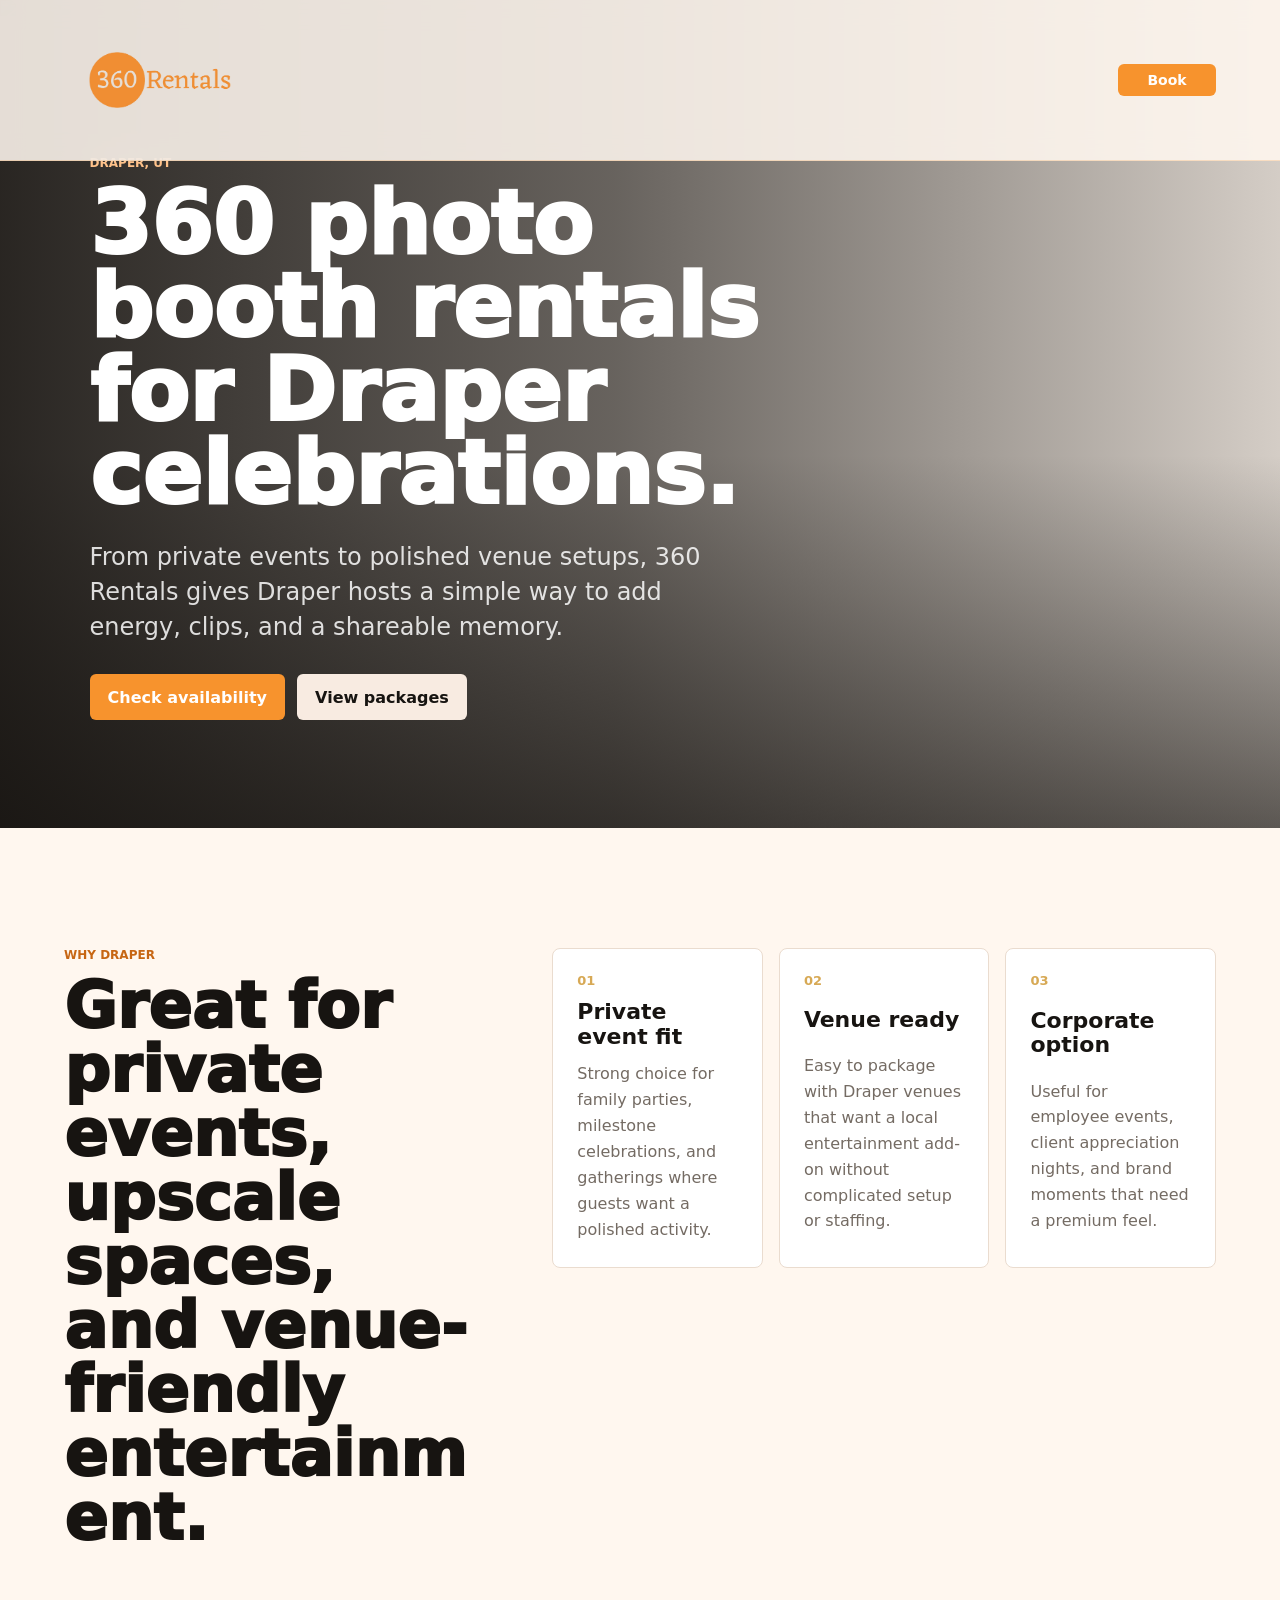
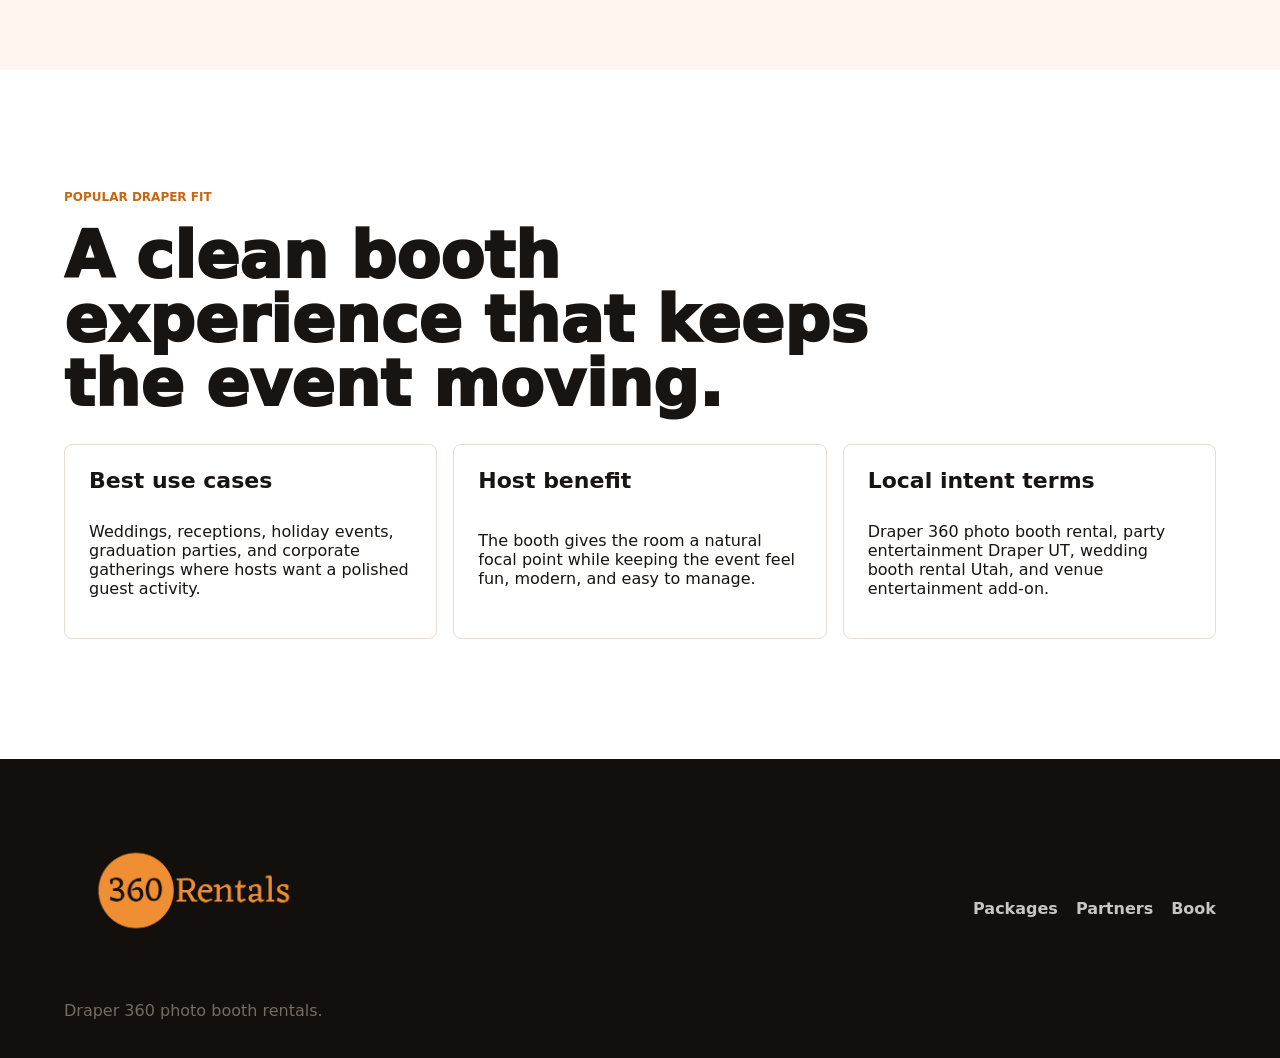
==== draper/index.html @ 0367e200 "Add local SEO landing pages" ====
<!doctype html>
<html lang="en">
  <head>
    <meta charset="utf-8" />
    <meta name="viewport" content="width=device-width, initial-scale=1" />
    <title>Draper 360 Photo Booth Rentals | 360 Rentals</title>
    <meta
      name="description"
      content="360 Rentals provides Draper, Utah 360 photo booth rentals for weddings, corporate events, private parties, and venue partnerships."
    />
    <meta name="theme-color" content="#f7932d" />
    <link rel="canonical" href="https://www.360rentalsusa.com/draper/" />
    <link rel="stylesheet" href="/styles.css" />
    <script type="application/ld+json">
      {
        "@context": "https://schema.org",
        "@type": "WebPage",
        "name": "Draper 360 Photo Booth Rentals",
        "url": "https://www.360rentalsusa.com/draper/",
        "description": "Draper, Utah 360 photo booth rentals for weddings, parties, and corporate events."
      }
    </script>
  </head>
  <body>
    <header class="site-header">
      <a class="brand" href="/" aria-label="360 Rentals home">
        <img class="brand-logo" src="/assets/logo-transparent.png" alt="360 Rentals" />
      </a>
      <a class="nav-cta" href="/#book">Book</a>
    </header>

    <main id="top">
      <section class="hero location-hero">
        <img
          class="hero-bg"
          src="https://images.unsplash.com/photo-1501386761578-eac5c94b800a?auto=format&fit=crop&w=2200&q=85"
          alt="Elegant Draper event celebration"
        />
        <div class="hero-overlay"></div>
        <div class="hero-content">
          <p class="eyebrow">Draper, UT</p>
          <h1>360 photo booth rentals for Draper celebrations.</h1>
          <p class="hero-copy">
            From private events to polished venue setups, 360 Rentals gives Draper hosts a simple way to add energy, clips, and a shareable memory.
          </p>
          <div class="hero-actions">
            <a class="button" href="/#book">Check availability</a>
            <a class="button secondary" href="/#packages">View packages</a>
          </div>
        </div>
      </section>

      <section class="section intro-section">
        <div class="intro-copy">
          <p class="eyebrow">Why Draper</p>
          <h2>Great for private events, upscale spaces, and venue-friendly entertainment.</h2>
        </div>
        <div class="feature-grid">
          <article>
            <span>01</span>
            <h3>Private event fit</h3>
            <p>Strong choice for family parties, milestone celebrations, and gatherings where guests want a polished activity.</p>
          </article>
          <article>
            <span>02</span>
            <h3>Venue ready</h3>
            <p>Easy to package with Draper venues that want a local entertainment add-on without complicated setup or staffing.</p>
          </article>
          <article>
            <span>03</span>
            <h3>Corporate option</h3>
            <p>Useful for employee events, client appreciation nights, and brand moments that need a premium feel.</p>
          </article>
        </div>
      </section>

      <section class="section seo-section">
        <div class="section-heading">
          <p class="eyebrow">Popular Draper fit</p>
          <h2>A clean booth experience that keeps the event moving.</h2>
        </div>
        <div class="seo-copy-grid">
          <article>
            <h3>Best use cases</h3>
            <p>Weddings, receptions, holiday events, graduation parties, and corporate gatherings where hosts want a polished guest activity.</p>
          </article>
          <article>
            <h3>Host benefit</h3>
            <p>The booth gives the room a natural focal point while keeping the event feel fun, modern, and easy to manage.</p>
          </article>
          <article>
            <h3>Local intent terms</h3>
            <p>Draper 360 photo booth rental, party entertainment Draper UT, wedding booth rental Utah, and venue entertainment add-on.</p>
          </article>
        </div>
      </section>
    </main>

    <footer class="site-footer">
      <div>
        <img class="footer-logo" src="/assets/logo-transparent.png" alt="360 Rentals" />
        <p>Draper 360 photo booth rentals.</p>
      </div>
      <div class="footer-links">
        <a href="/#packages">Packages</a>
        <a href="/#venues">Partners</a>
        <a href="/#book">Book</a>
      </div>
    </footer>
  </body>
</html>
---- styles.css ----
:root {
  --ink: #171411;
  --muted: #746b63;
  --line: #eadccf;
  --paper: #fff7ef;
  --white: #ffffff;
  --charcoal: #120f0c;
  --cream: #f8ebe1;
  --orange: #f7932d;
  --orange-dark: #c76613;
  --gold: #d7a955;
  --shadow: 0 20px 50px rgba(20, 24, 23, 0.13);
}

* {
  box-sizing: border-box;
}

html {
  scroll-behavior: smooth;
}

body {
  margin: 0;
  color: var(--ink);
  background: var(--paper);
  font-family:
    Inter, ui-sans-serif, system-ui, -apple-system, BlinkMacSystemFont, "Segoe UI", sans-serif;
}

body,
button,
input,
select,
textarea {
  letter-spacing: 0;
}

a {
  color: inherit;
  text-decoration: none;
}

img {
  display: block;
  width: 100%;
  height: 100%;
  object-fit: cover;
}

.site-header {
  position: fixed;
  z-index: 20;
  top: 0;
  left: 0;
  right: 0;
  display: flex;
  align-items: center;
  justify-content: space-between;
  gap: 24px;
  min-height: 58px;
  padding: 8px clamp(18px, 5vw, 64px);
  color: var(--ink);
  background: rgba(255, 247, 239, 0.88);
  border-bottom: 1px solid rgba(247, 147, 45, 0.22);
  backdrop-filter: blur(14px);
}

.brand {
  display: inline-flex;
  align-items: center;
  width: clamp(132px, 15vw, 192px);
  min-width: 126px;
}

.brand-logo {
  width: 100%;
  height: auto;
  object-fit: contain;
}

nav {
  display: flex;
  align-items: center;
  justify-content: center;
  gap: clamp(12px, 3vw, 28px);
  color: var(--muted);
  font-size: 14px;
  font-weight: 700;
}

nav a:hover {
  color: var(--orange-dark);
}

.nav-cta {
  min-width: 98px;
  padding: 8px 12px;
  border-radius: 6px;
  color: var(--white);
  background: var(--orange);
  text-align: center;
  font-size: 14px;
  font-weight: 800;
}

.hero {
  position: relative;
  min-height: 92vh;
  overflow: hidden;
  color: var(--white);
}

.hero img {
  width: auto;
}

.hero-bg {
  position: absolute;
  inset: 0;
  width: 100%;
  height: 100%;
  object-fit: cover;
}

.hero-overlay {
  position: absolute;
  inset: 0;
  background:
    linear-gradient(90deg, rgba(18, 15, 12, 0.9) 0%, rgba(18, 15, 12, 0.64) 48%, rgba(18, 15, 12, 0.18) 100%),
    linear-gradient(0deg, rgba(18, 15, 12, 0.62) 0%, rgba(18, 15, 12, 0) 45%);
}

.hero-content {
  position: relative;
  z-index: 2;
  display: grid;
  align-content: center;
  min-height: 92vh;
  width: min(760px, calc(100% - 36px));
  padding: 120px 0 72px clamp(18px, 7vw, 92px);
}

.eyebrow {
  margin: 0 0 12px;
  color: var(--orange-dark);
  font-size: 12px;
  font-weight: 900;
  text-transform: uppercase;
}

.hero .eyebrow {
  color: #ffc28a;
}

h1,
h2,
h3,
p {
  overflow-wrap: anywhere;
}

h1 {
  margin: 0;
  max-width: 820px;
  font-size: clamp(48px, 7vw, 88px);
  line-height: 0.95;
  font-weight: 950;
}

h2 {
  margin: 0;
  font-size: clamp(34px, 5vw, 64px);
  line-height: 1;
  font-weight: 920;
}

h3 {
  margin: 0;
  font-size: 22px;
  line-height: 1.12;
}

.hero-copy {
  max-width: 650px;
  margin: 24px 0 0;
  color: rgba(255, 255, 255, 0.84);
  font-size: clamp(18px, 2vw, 24px);
  line-height: 1.45;
}

.hero-actions,
.actions {
  display: flex;
  flex-wrap: wrap;
  gap: 12px;
  margin-top: 30px;
}

.button,
button {
  display: inline-flex;
  align-items: center;
  justify-content: center;
  min-height: 46px;
  border: 0;
  border-radius: 6px;
  padding: 12px 18px;
  color: var(--white);
  background: var(--orange);
  font-weight: 850;
  cursor: pointer;
}

.button.secondary {
  color: var(--ink);
  background: var(--cream);
}

.section,
.booking-section,
.venue-section {
  padding: clamp(64px, 10vw, 120px) clamp(18px, 5vw, 64px);
}

.intro-section {
  display: grid;
  grid-template-columns: minmax(260px, 0.78fr) minmax(0, 1.22fr);
  gap: clamp(28px, 5vw, 64px);
  align-items: start;
}

.seo-section,
.faq-section {
  background: var(--white);
}

.intro-copy h2,
.section-heading h2 {
  max-width: 870px;
}

.feature-grid,
.package-grid,
.process-grid,
.seo-copy-grid,
.faq-grid {
  display: grid;
  grid-template-columns: repeat(3, minmax(0, 1fr));
  gap: 16px;
}

.feature-grid article,
.package-card,
.process-grid article,
.seo-copy-grid article,
.booking-form,
.venue-copy {
  border: 1px solid var(--line);
  border-radius: 8px;
  background: var(--white);
}

.feature-grid article,
.process-grid article,
.seo-copy-grid article {
  display: grid;
  gap: 12px;
  padding: 24px;
}

.location-links {
  display: grid;
  grid-template-columns: repeat(3, minmax(0, 1fr));
  gap: 16px;
  margin-top: 16px;
}

.location-card {
  display: grid;
  gap: 8px;
  padding: 22px 24px;
  border: 1px solid rgba(247, 147, 45, 0.24);
  border-radius: 8px;
  background: linear-gradient(180deg, rgba(255, 255, 255, 1) 0%, rgba(255, 247, 239, 1) 100%);
  box-shadow: 0 10px 26px rgba(20, 24, 23, 0.05);
}

.location-card span {
  color: var(--orange-dark);
  font-size: 12px;
  font-weight: 900;
  text-transform: uppercase;
}

.location-card strong {
  color: var(--ink);
  font-size: 18px;
  line-height: 1.2;
}

.feature-grid span {
  color: var(--gold);
  font-size: 13px;
  font-weight: 900;
}

.feature-grid p,
.process-grid p,
.package-card p,
.band-copy p,
.venue-copy p,
.booking-copy p,
.site-footer p {
  margin: 0;
  color: var(--muted);
  line-height: 1.62;
}

.image-band {
  display: grid;
  grid-template-columns: minmax(0, 1.08fr) minmax(320px, 0.92fr);
  min-height: 640px;
  background: var(--charcoal);
  color: var(--white);
}

.band-copy {
  display: grid;
  align-content: center;
  gap: 22px;
  padding: clamp(40px, 6vw, 72px);
}

.band-copy .eyebrow {
  color: #f6bd50;
}

.band-copy p {
  color: rgba(255, 255, 255, 0.76);
  font-size: 18px;
}

.section-heading {
  display: grid;
  gap: 8px;
  margin-bottom: 28px;
}

.package-card {
  display: grid;
  align-content: start;
  gap: 22px;
  padding: 28px;
  min-height: 100%;
}

.featured-package {
  border-color: rgba(247, 147, 45, 0.55);
  box-shadow: var(--shadow);
}

.package-label {
  margin: 0 0 10px;
  color: var(--orange-dark);
  font-size: 12px;
  font-weight: 900;
  text-transform: uppercase;
}

.price {
  margin: 18px 0 0;
  color: var(--orange-dark);
  font-size: 46px;
  line-height: 1;
  font-weight: 950;
}

.price span {
  color: var(--muted);
  font-size: 17px;
}

ul {
  display: grid;
  gap: 9px;
  margin: 0;
  padding-left: 18px;
  color: var(--ink);
  line-height: 1.45;
}

.venue-section {
  display: grid;
  grid-template-columns: minmax(320px, 0.82fr) minmax(0, 1.18fr);
  gap: 18px;
  align-items: stretch;
  background: var(--cream);
}

.venue-copy {
  display: grid;
  align-content: center;
  gap: 20px;
  padding: clamp(28px, 5vw, 56px);
}

.venue-copy .button {
  width: fit-content;
  color: var(--white);
  background: var(--charcoal);
}

.venue-photo {
  min-height: 460px;
  border-radius: 8px;
  overflow: hidden;
}

.process-section {
  background: var(--white);
}

.process-grid article {
  background: var(--paper);
}

.booking-section {
  display: grid;
  grid-template-columns: minmax(280px, 0.78fr) minmax(0, 1.22fr);
  gap: clamp(24px, 5vw, 64px);
  align-items: start;
  background: var(--charcoal);
  color: var(--white);
}

.booking-copy {
  position: sticky;
  top: 96px;
}

.booking-copy .eyebrow {
  color: #f6bd50;
}

.booking-copy p {
  margin-top: 18px;
  color: rgba(255, 255, 255, 0.76);
}

.contact-lines {
  display: grid;
  gap: 10px;
  margin-top: 26px;
  font-size: 20px;
  font-weight: 850;
}

.booking-form {
  display: grid;
  grid-template-columns: repeat(2, minmax(0, 1fr));
  gap: 16px;
  padding: clamp(22px, 4vw, 34px);
  color: var(--ink);
}

.booking-form label {
  display: grid;
  gap: 8px;
  color: var(--muted);
  font-size: 13px;
  font-weight: 850;
}

.booking-form .full,
.booking-form button,
.form-note {
  grid-column: 1 / -1;
}

input,
select,
textarea {
  width: 100%;
  border: 1px solid var(--line);
  border-radius: 6px;
  padding: 12px 13px;
  color: var(--ink);
  background: var(--paper);
  font: inherit;
}

textarea {
  min-height: 132px;
  resize: vertical;
}

.form-note {
  margin: 0;
  color: var(--muted);
  font-size: 13px;
}

.site-footer {
  display: flex;
  align-items: center;
  justify-content: space-between;
  gap: 24px;
  padding: 34px clamp(18px, 5vw, 64px);
  background: var(--charcoal);
  color: var(--white);
}

.faq-grid {
  grid-template-columns: repeat(2, minmax(0, 1fr));
}

.faq-grid details {
  padding: 18px 20px;
  border: 1px solid var(--line);
  border-radius: 8px;
  background: var(--paper);
}

.faq-grid summary {
  cursor: pointer;
  font-weight: 850;
}

.faq-grid p {
  margin: 12px 0 0;
  color: var(--muted);
  line-height: 1.6;
}

.footer-logo {
  width: min(260px, 72vw);
  height: auto;
  margin-bottom: 10px;
  object-fit: contain;
}

.footer-links {
  display: flex;
  flex-wrap: wrap;
  gap: 18px;
  color: rgba(255, 255, 255, 0.76);
  font-weight: 750;
}

@media (max-width: 920px) {
  .site-header {
    position: absolute;
    align-items: flex-start;
  }

  nav {
    display: none;
  }

  .nav-cta {
    min-width: 84px;
  }

  .hero,
  .hero-content {
    min-height: 820px;
  }

  .hero-content {
    padding-left: 18px;
    padding-right: 18px;
  }

  .intro-section,
  .image-band,
  .venue-section,
  .booking-section {
    grid-template-columns: 1fr;
  }

  .feature-grid,
  .package-grid,
  .process-grid,
  .seo-copy-grid,
  .location-links,
  .faq-grid,
  .booking-form {
    grid-template-columns: 1fr;
  }

  .band-image,
  .venue-photo {
    min-height: 360px;
  }

  .booking-copy {
    position: static;
  }

  .site-footer {
    align-items: flex-start;
    flex-direction: column;
  }
}

@media (max-width: 520px) {
  .site-header {
    padding: 14px;
  }

  .brand {
    width: 126px;
    min-width: 0;
  }

  .hero,
  .hero-content {
    min-height: 760px;
  }

  h1 {
    font-size: 58px;
  }

  .hero-actions {
    display: grid;
  }

  .button,
  button {
    width: 100%;
  }
}
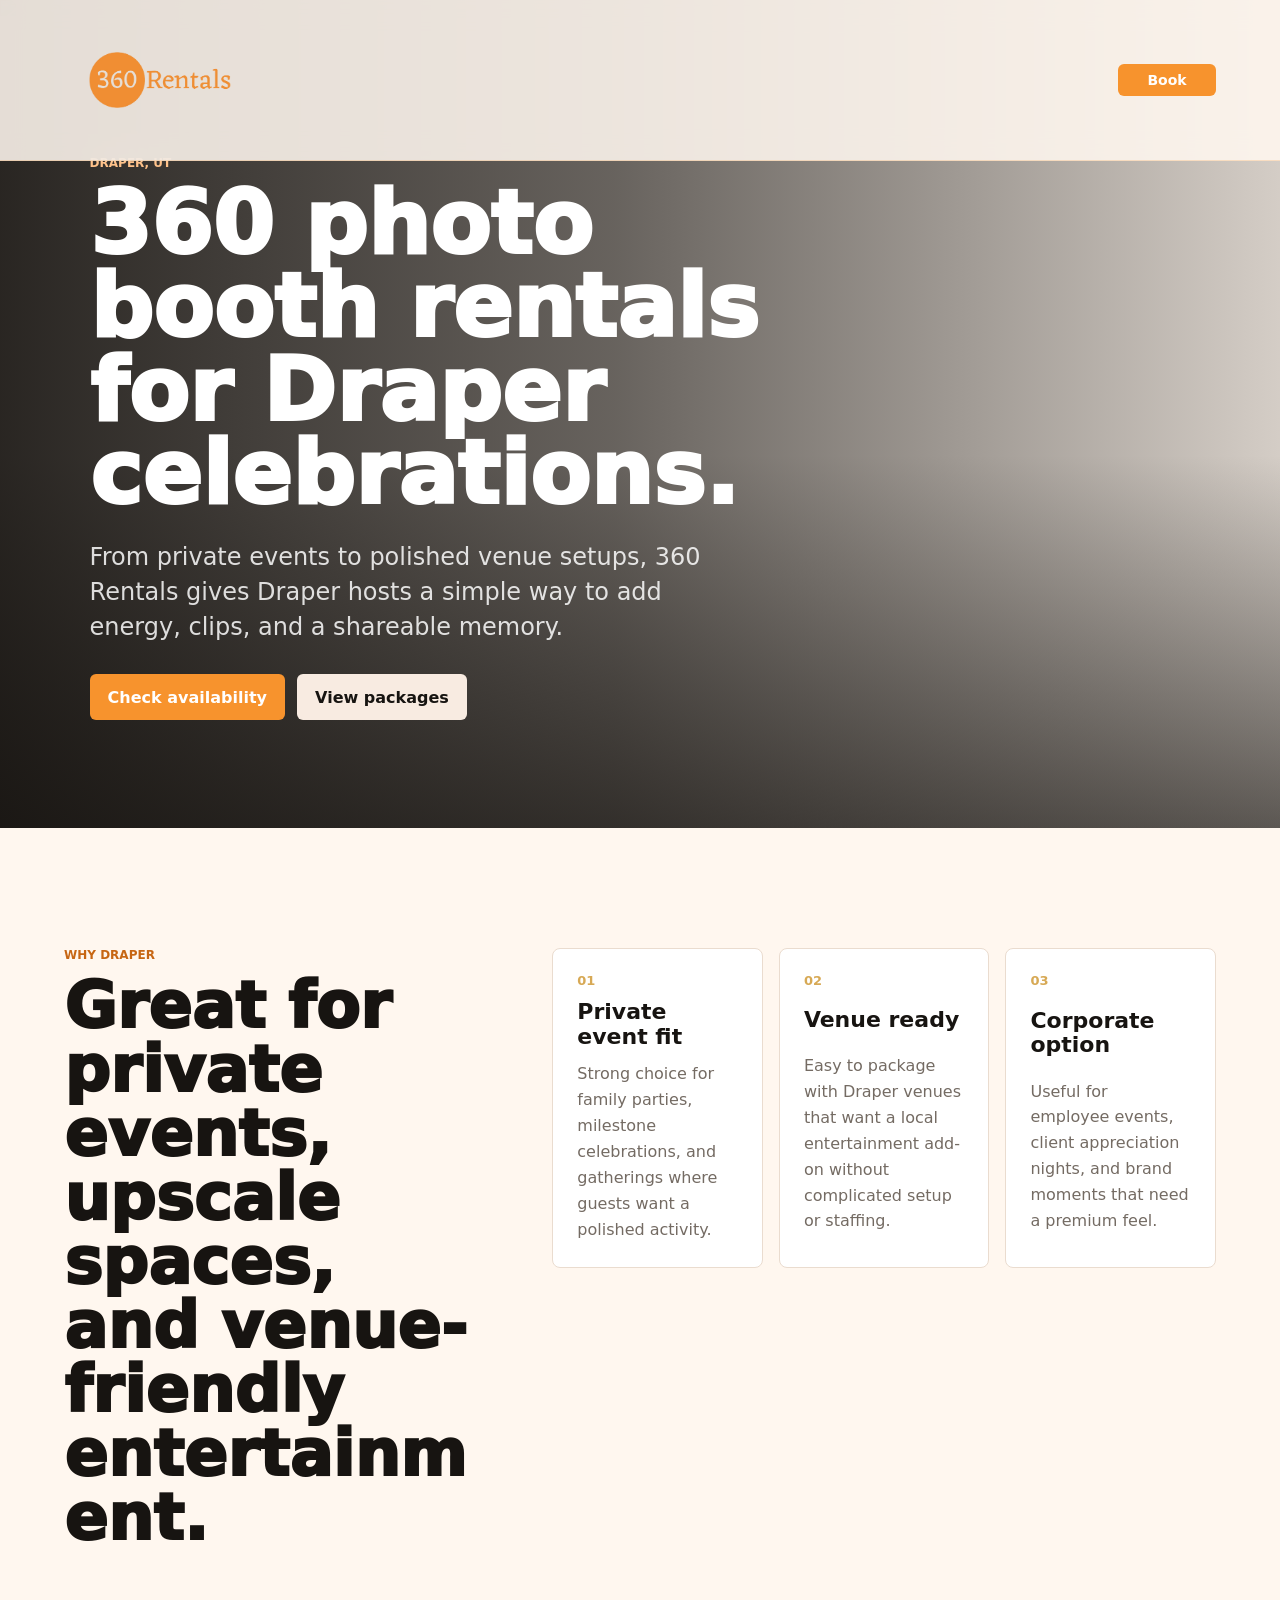
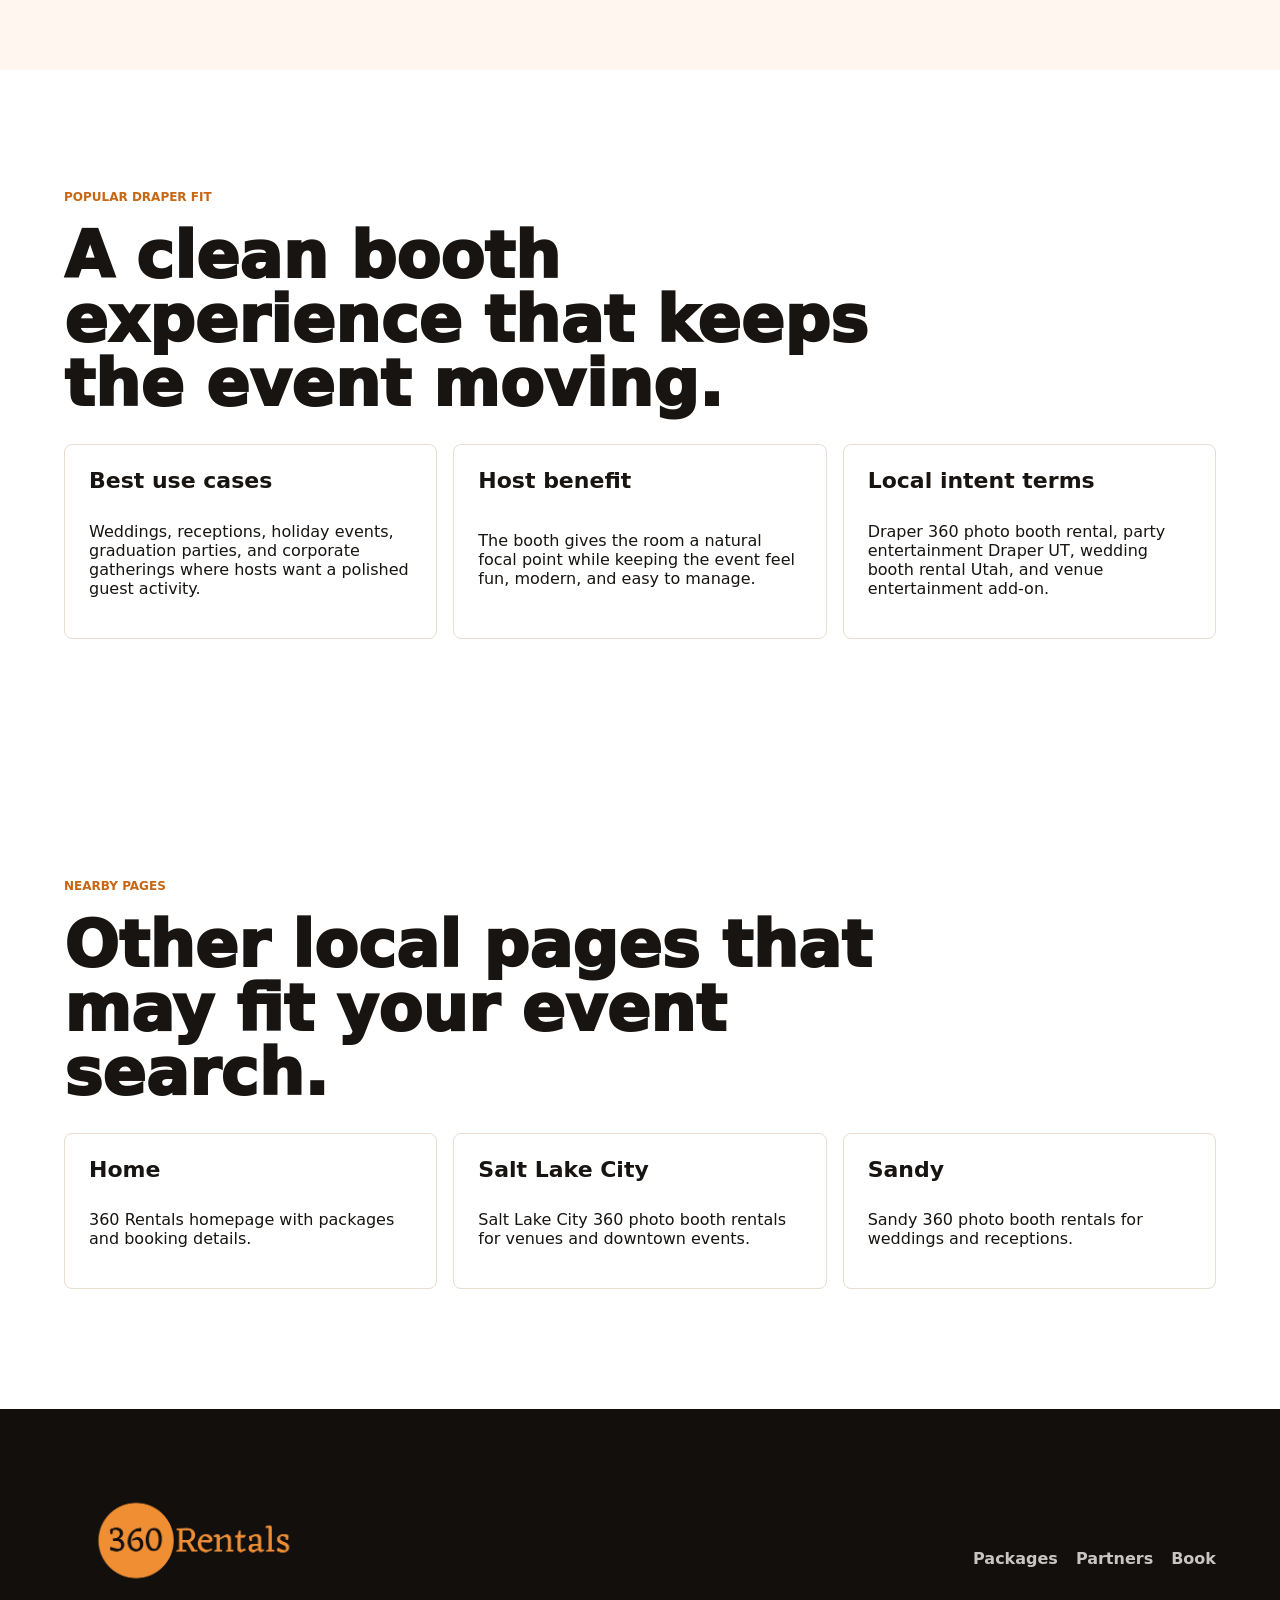
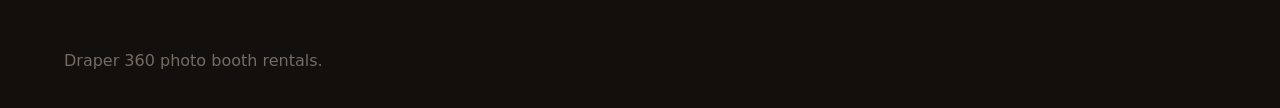
==== commit d3eaf7f3: "Tighten local SEO and AI signals" ====
--- a/draper/index.html
+++ b/draper/index.html
@@ -9,6 +9,28 @@
       content="360 Rentals provides Draper, Utah 360 photo booth rentals for weddings, corporate events, private parties, and venue partnerships."
     />
     <meta name="theme-color" content="#f7932d" />
+    <meta property="og:title" content="Draper 360 Photo Booth Rentals | 360 Rentals" />
+    <meta
+      property="og:description"
+      content="Draper, Utah 360 photo booth rentals for weddings, corporate events, and private celebrations."
+    />
+    <meta property="og:type" content="website" />
+    <meta property="og:site_name" content="360 Rentals" />
+    <meta property="og:locale" content="en_US" />
+    <meta property="og:url" content="https://www.360rentalsusa.com/draper/" />
+    <meta property="og:image" content="https://www.360rentalsusa.com/assets/logo-background.jpeg" />
+    <meta property="og:image:width" content="1200" />
+    <meta property="og:image:height" content="630" />
+    <meta property="og:image:alt" content="360 Rentals logo" />
+    <meta name="twitter:card" content="summary_large_image" />
+    <meta name="twitter:title" content="Draper 360 Photo Booth Rentals | 360 Rentals" />
+    <meta
+      name="twitter:description"
+      content="Draper, Utah 360 photo booth rentals for weddings, corporate events, and private celebrations."
+    />
+    <meta name="twitter:image" content="https://www.360rentalsusa.com/assets/logo-background.jpeg" />
+    <meta name="twitter:site" content="@360RentalsUSA" />
+    <meta name="twitter:creator" content="@360RentalsUSA" />
     <link rel="canonical" href="https://www.360rentalsusa.com/draper/" />
     <link rel="stylesheet" href="/styles.css" />
     <script type="application/ld+json">
@@ -20,11 +42,32 @@
         "description": "Draper, Utah 360 photo booth rentals for weddings, parties, and corporate events."
       }
     </script>
+    <script type="application/ld+json">
+      {
+        "@context": "https://schema.org",
+        "@type": "BreadcrumbList",
+        "itemListElement": [
+          {
+            "@type": "ListItem",
+            "position": 1,
+            "name": "Home",
+            "item": "https://www.360rentalsusa.com/"
+          },
+          {
+            "@type": "ListItem",
+            "position": 2,
+            "name": "Draper",
+            "item": "https://www.360rentalsusa.com/draper/"
+          }
+        ]
+      }
+    </script>
   </head>
   <body>
     <header class="site-header">
       <a class="brand" href="/" aria-label="360 Rentals home">
         <img class="brand-logo" src="/assets/logo-transparent.png" alt="360 Rentals" />
+        <span class="sr-only">360 Rentals home</span>
       </a>
       <a class="nav-cta" href="/#book">Book</a>
     </header>
@@ -94,6 +137,27 @@
           </article>
         </div>
       </section>
+
+      <section class="section seo-section">
+        <div class="section-heading">
+          <p class="eyebrow">Nearby pages</p>
+          <h2>Other local pages that may fit your event search.</h2>
+        </div>
+        <div class="seo-copy-grid">
+          <article>
+            <h3>Home</h3>
+            <p><a href="/">360 Rentals homepage</a> with packages and booking details.</p>
+          </article>
+          <article>
+            <h3>Salt Lake City</h3>
+            <p><a href="/salt-lake-city/">Salt Lake City 360 photo booth rentals</a> for venues and downtown events.</p>
+          </article>
+          <article>
+            <h3>Sandy</h3>
+            <p><a href="/sandy/">Sandy 360 photo booth rentals</a> for weddings and receptions.</p>
+          </article>
+        </div>
+      </section>
     </main>
 
     <footer class="site-footer">
--- a/styles.css
+++ b/styles.css
@@ -79,6 +79,18 @@
   object-fit: contain;
 }
 
+.sr-only {
+  position: absolute;
+  width: 1px;
+  height: 1px;
+  padding: 0;
+  margin: -1px;
+  overflow: hidden;
+  clip: rect(0, 0, 0, 0);
+  white-space: nowrap;
+  border: 0;
+}
+
 nav {
   display: flex;
   align-items: center;
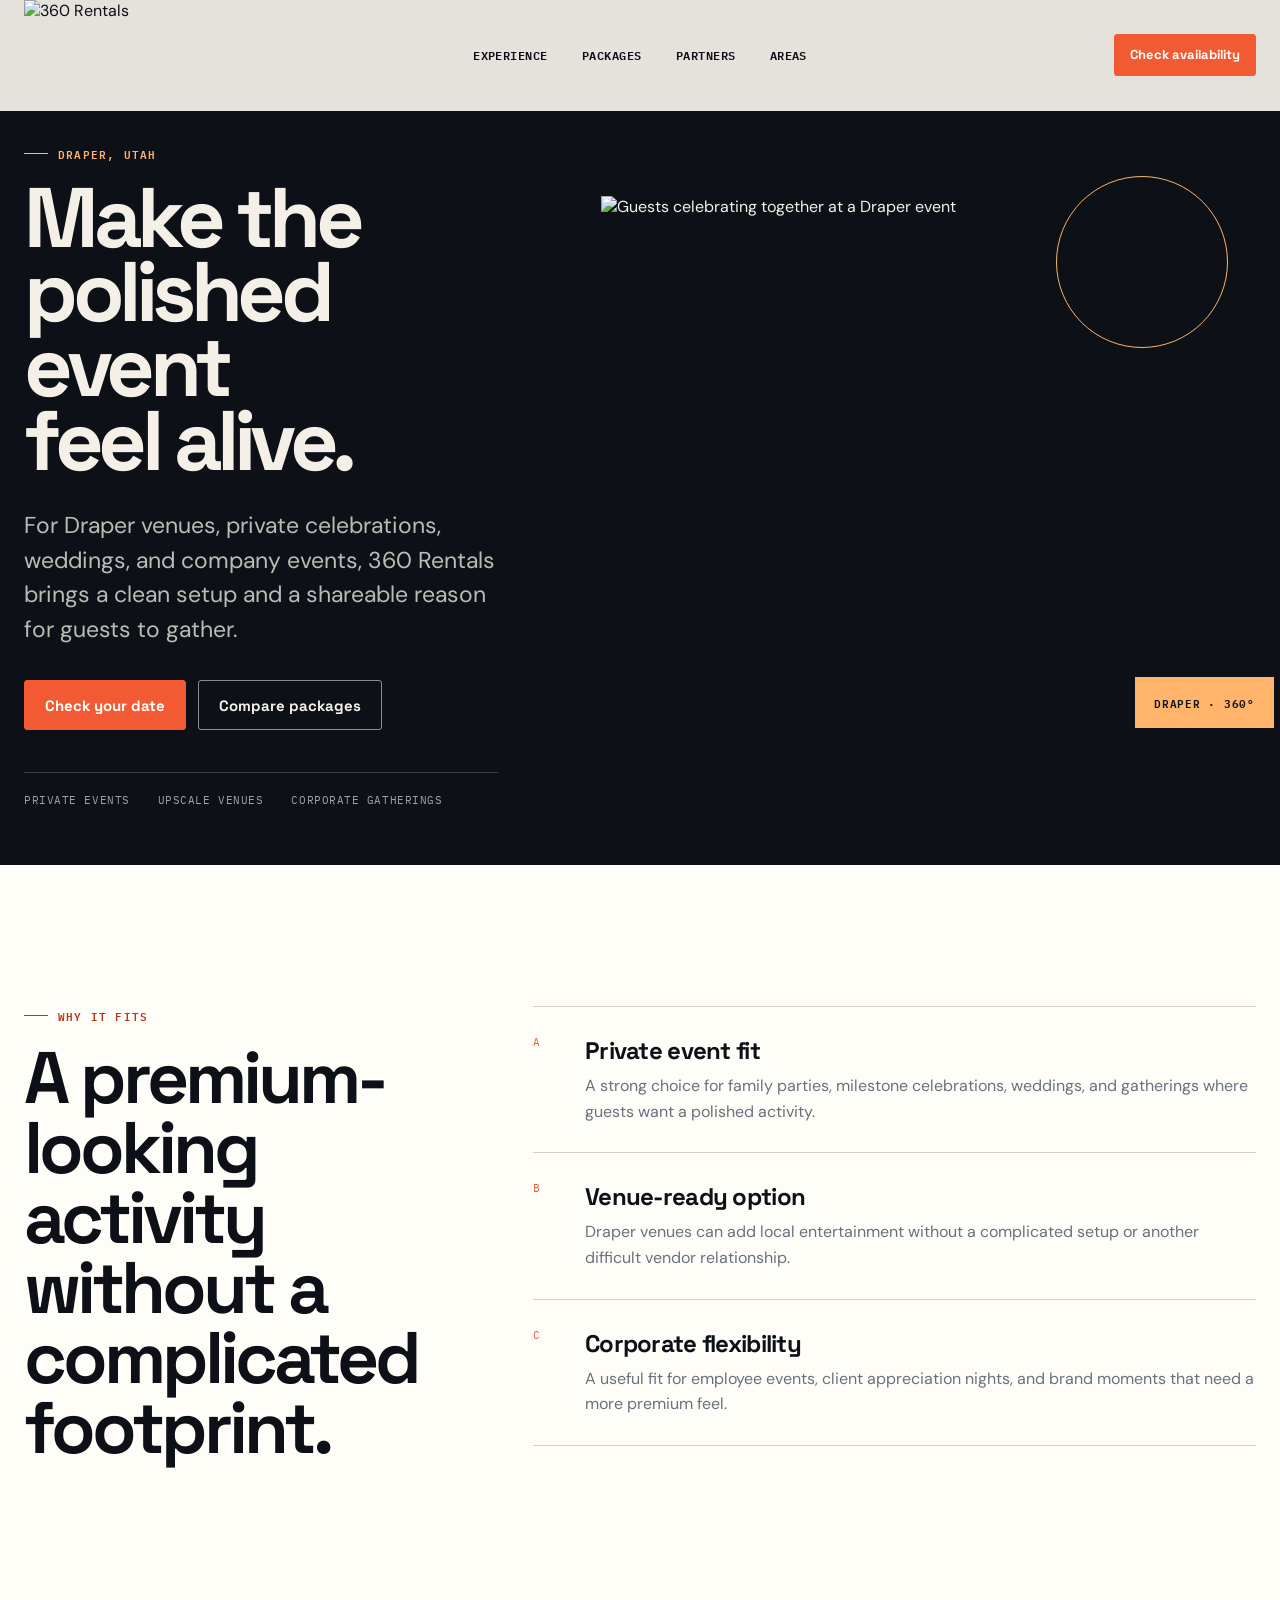
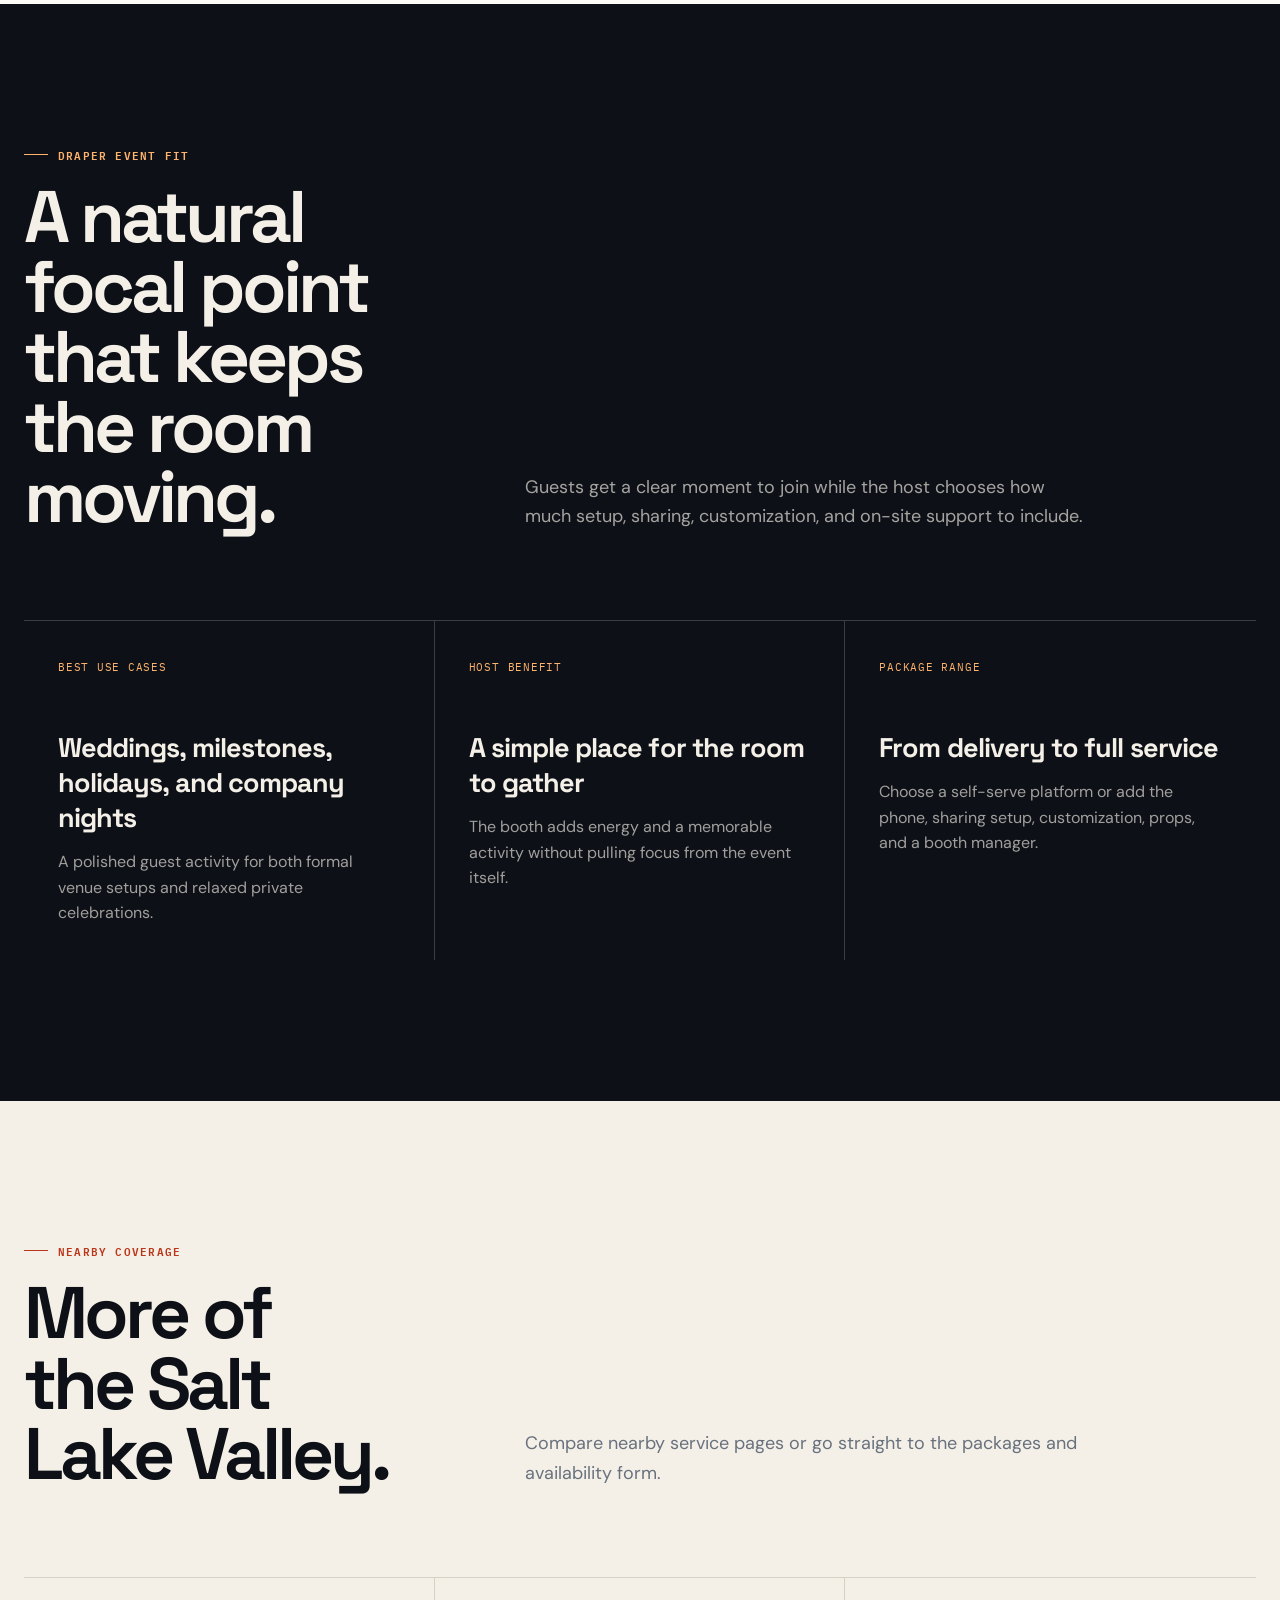
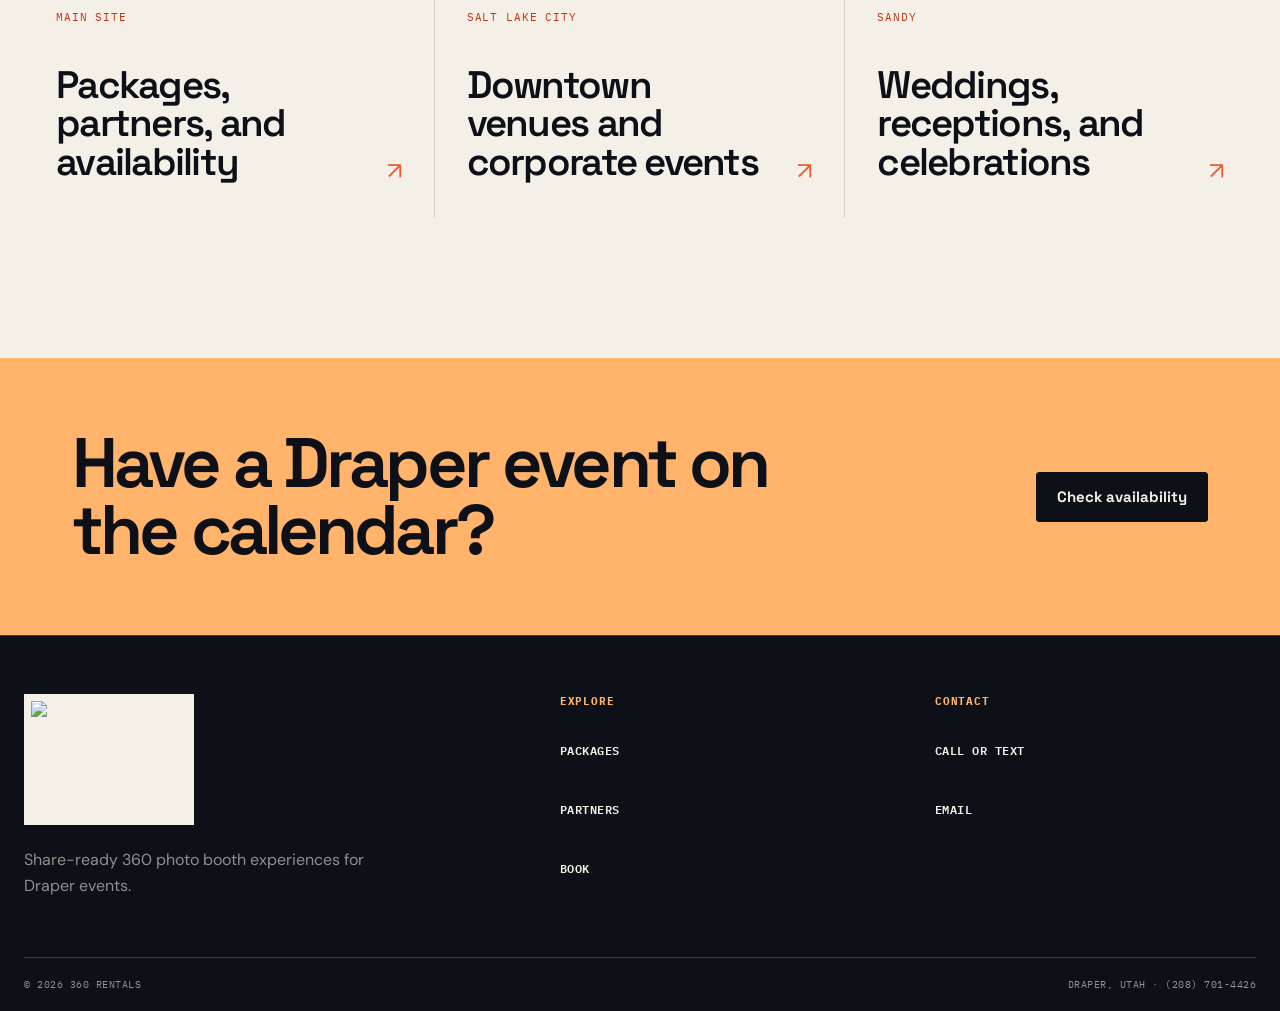
==== commit cee98315: "Hero video: autoplay once, pause on last frame, object-fit contain - Replace hero image with video o" ====
--- a/draper/index.html
+++ b/draper/index.html
@@ -4,172 +4,105 @@
     <meta charset="utf-8" />
     <meta name="viewport" content="width=device-width, initial-scale=1" />
     <title>Draper 360 Photo Booth Rentals | 360 Rentals</title>
-    <meta
-      name="description"
-      content="360 Rentals provides Draper, Utah 360 photo booth rentals for weddings, corporate events, private parties, and venue partnerships."
-    />
-    <meta name="theme-color" content="#f7932d" />
+    <meta name="description" content="360 Rentals provides Draper, Utah 360 photo booth rentals for weddings, corporate events, private parties, and venue partnerships." />
+    <meta name="theme-color" content="#0d1117" />
+    <link rel="icon" href="/assets/logo-transparent.png" />
+    <link rel="preload" as="image" href="/assets/draper-event.webp" imagesrcset="/assets/draper-event-720.webp 720w, /assets/draper-event.webp 1600w" imagesizes="(max-width: 980px) 100vw, 54vw" />
+    <link rel="preconnect" href="https://fonts.googleapis.com" />
+    <link rel="preconnect" href="https://fonts.gstatic.com" crossorigin />
+    <link href="https://fonts.googleapis.com/css2?family=DM+Sans:wght@400;500;600;700&amp;family=IBM+Plex+Mono:wght@500;600&amp;family=Space+Grotesk:wght@500;600;700&amp;display=swap" rel="stylesheet" />
     <meta property="og:title" content="Draper 360 Photo Booth Rentals | 360 Rentals" />
-    <meta
-      property="og:description"
-      content="Draper, Utah 360 photo booth rentals for weddings, corporate events, and private celebrations."
-    />
+    <meta property="og:description" content="Draper, Utah 360 photo booth rentals for weddings, corporate events, and private celebrations." />
     <meta property="og:type" content="website" />
     <meta property="og:site_name" content="360 Rentals" />
     <meta property="og:locale" content="en_US" />
     <meta property="og:url" content="https://www.360rentalsusa.com/draper/" />
     <meta property="og:image" content="https://www.360rentalsusa.com/assets/logo-background.jpeg" />
-    <meta property="og:image:width" content="1200" />
-    <meta property="og:image:height" content="630" />
     <meta property="og:image:alt" content="360 Rentals logo" />
     <meta name="twitter:card" content="summary_large_image" />
     <meta name="twitter:title" content="Draper 360 Photo Booth Rentals | 360 Rentals" />
-    <meta
-      name="twitter:description"
-      content="Draper, Utah 360 photo booth rentals for weddings, corporate events, and private celebrations."
-    />
+    <meta name="twitter:description" content="Draper, Utah 360 photo booth rentals for weddings, corporate events, and private celebrations." />
     <meta name="twitter:image" content="https://www.360rentalsusa.com/assets/logo-background.jpeg" />
-    <meta name="twitter:site" content="@360RentalsUSA" />
-    <meta name="twitter:creator" content="@360RentalsUSA" />
     <link rel="canonical" href="https://www.360rentalsusa.com/draper/" />
     <link rel="stylesheet" href="/styles.css" />
     <script type="application/ld+json">
-      {
-        "@context": "https://schema.org",
-        "@type": "WebPage",
-        "name": "Draper 360 Photo Booth Rentals",
-        "url": "https://www.360rentalsusa.com/draper/",
-        "description": "Draper, Utah 360 photo booth rentals for weddings, parties, and corporate events."
-      }
+      {"@context":"https://schema.org","@type":"WebPage","name":"Draper 360 Photo Booth Rentals","url":"https://www.360rentalsusa.com/draper/","description":"Draper, Utah 360 photo booth rentals for weddings, parties, and corporate events."}
     </script>
     <script type="application/ld+json">
-      {
-        "@context": "https://schema.org",
-        "@type": "BreadcrumbList",
-        "itemListElement": [
-          {
-            "@type": "ListItem",
-            "position": 1,
-            "name": "Home",
-            "item": "https://www.360rentalsusa.com/"
-          },
-          {
-            "@type": "ListItem",
-            "position": 2,
-            "name": "Draper",
-            "item": "https://www.360rentalsusa.com/draper/"
-          }
-        ]
-      }
+      {"@context":"https://schema.org","@type":"BreadcrumbList","itemListElement":[{"@type":"ListItem","position":1,"name":"Home","item":"https://www.360rentalsusa.com/"},{"@type":"ListItem","position":2,"name":"Draper","item":"https://www.360rentalsusa.com/draper/"}]}
     </script>
   </head>
   <body>
-    <header class="site-header">
-      <a class="brand" href="/" aria-label="360 Rentals home">
-        <img class="brand-logo" src="/assets/logo-transparent.png" alt="360 Rentals" />
-        <span class="sr-only">360 Rentals home</span>
-      </a>
-      <a class="nav-cta" href="/#book">Book</a>
+    <a class="skip-link" href="#main">Skip to content</a>
+    <header class="site-header" data-site-header>
+      <div class="header-inner shell">
+        <a class="brand" href="/" aria-label="360 Rentals home"><img class="brand-logo" src="/assets/logo-site.png" width="360" height="270" alt="360 Rentals" /></a>
+        <nav class="site-nav" id="site-navigation" aria-label="Primary navigation" data-site-nav><a href="/#experience">Experience</a><a href="/#packages">Packages</a><a href="/#venues">Partners</a><a href="/#areas">Areas</a></nav>
+        <div class="header-actions"><a class="button header-cta" href="/#book">Check availability</a><button class="menu-toggle" type="button" aria-label="Open navigation" aria-controls="site-navigation" aria-expanded="false" data-menu-button><span></span><span></span></button></div>
+      </div>
     </header>
 
-    <main id="top">
-      <section class="hero location-hero">
-        <img
-          class="hero-bg"
-          src="https://images.unsplash.com/photo-1501386761578-eac5c94b800a?auto=format&fit=crop&w=2200&q=85"
-          alt="Elegant Draper event celebration"
-        />
-        <div class="hero-overlay"></div>
-        <div class="hero-content">
-          <p class="eyebrow">Draper, UT</p>
-          <h1>360 photo booth rentals for Draper celebrations.</h1>
-          <p class="hero-copy">
-            From private events to polished venue setups, 360 Rentals gives Draper hosts a simple way to add energy, clips, and a shareable memory.
-          </p>
-          <div class="hero-actions">
-            <a class="button" href="/#book">Check availability</a>
-            <a class="button secondary" href="/#packages">View packages</a>
+    <main id="main">
+      <section class="hero location-hero" id="top" aria-labelledby="hero-title">
+        <div class="location-hero-grid shell">
+          <div class="hero-copy-block">
+            <p class="eyebrow eyebrow-light" data-reveal>Draper, Utah</p>
+            <h1 id="hero-title" data-reveal>Make the polished event feel alive.</h1>
+            <p class="hero-lede" data-reveal>For Draper venues, private celebrations, weddings, and company events, 360 Rentals brings a clean setup and a shareable reason for guests to gather.</p>
+            <div class="hero-actions" data-reveal><a class="button" href="/#book">Check your date</a><a class="button button-secondary" href="/#packages">Compare packages</a></div>
+            <p class="hero-meta" data-reveal><span>Private events</span><span>Upscale venues</span><span>Corporate gatherings</span></p>
+          </div>
+          <div class="location-stage" data-reveal>
+            <img src="/assets/draper-event.webp" srcset="/assets/draper-event-720.webp 720w, /assets/draper-event.webp 1600w" sizes="(max-width: 980px) 100vw, 54vw" width="1600" height="1067" fetchpriority="high" decoding="async" alt="Guests celebrating together at a Draper event" />
+            <span class="location-tag">Draper · 360°</span>
           </div>
         </div>
       </section>
 
-      <section class="section intro-section">
-        <div class="intro-copy">
-          <p class="eyebrow">Why Draper</p>
-          <h2>Great for private events, upscale spaces, and venue-friendly entertainment.</h2>
-        </div>
-        <div class="feature-grid">
-          <article>
-            <span>01</span>
-            <h3>Private event fit</h3>
-            <p>Strong choice for family parties, milestone celebrations, and gatherings where guests want a polished activity.</p>
-          </article>
-          <article>
-            <span>02</span>
-            <h3>Venue ready</h3>
-            <p>Easy to package with Draper venues that want a local entertainment add-on without complicated setup or staffing.</p>
-          </article>
-          <article>
-            <span>03</span>
-            <h3>Corporate option</h3>
-            <p>Useful for employee events, client appreciation nights, and brand moments that need a premium feel.</p>
-          </article>
+      <section class="section section-white">
+        <div class="local-fit-grid shell">
+          <div class="location-copy" data-reveal><p class="eyebrow">Why it fits</p><h2>A premium-looking activity without a complicated footprint.</h2></div>
+          <ul class="local-fit-list" data-reveal>
+            <li><span class="list-mark">A</span><div><strong>Private event fit</strong><p>A strong choice for family parties, milestone celebrations, weddings, and gatherings where guests want a polished activity.</p></div></li>
+            <li><span class="list-mark">B</span><div><strong>Venue-ready option</strong><p>Draper venues can add local entertainment without a complicated setup or another difficult vendor relationship.</p></div></li>
+            <li><span class="list-mark">C</span><div><strong>Corporate flexibility</strong><p>A useful fit for employee events, client appreciation nights, and brand moments that need a more premium feel.</p></div></li>
+          </ul>
         </div>
       </section>
 
-      <section class="section seo-section">
-        <div class="section-heading">
-          <p class="eyebrow">Popular Draper fit</p>
-          <h2>A clean booth experience that keeps the event moving.</h2>
-        </div>
-        <div class="seo-copy-grid">
-          <article>
-            <h3>Best use cases</h3>
-            <p>Weddings, receptions, holiday events, graduation parties, and corporate gatherings where hosts want a polished guest activity.</p>
-          </article>
-          <article>
-            <h3>Host benefit</h3>
-            <p>The booth gives the room a natural focal point while keeping the event feel fun, modern, and easy to manage.</p>
-          </article>
-          <article>
-            <h3>Local intent terms</h3>
-            <p>Draper 360 photo booth rental, party entertainment Draper UT, wedding booth rental Utah, and venue entertainment add-on.</p>
-          </article>
+      <section class="section section-dark">
+        <div class="shell">
+          <div class="section-heading" data-reveal><div><p class="eyebrow eyebrow-light">Draper event fit</p><h2>A natural focal point that keeps the room moving.</h2></div><p>Guests get a clear moment to join while the host chooses how much setup, sharing, customization, and on-site support to include.</p></div>
+          <div class="city-detail-grid" data-reveal>
+            <article class="city-detail"><span>Best use cases</span><h3>Weddings, milestones, holidays, and company nights</h3><p>A polished guest activity for both formal venue setups and relaxed private celebrations.</p></article>
+            <article class="city-detail"><span>Host benefit</span><h3>A simple place for the room to gather</h3><p>The booth adds energy and a memorable activity without pulling focus from the event itself.</p></article>
+            <article class="city-detail"><span>Package range</span><h3>From delivery to full service</h3><p>Choose a self-serve platform or add the phone, sharing setup, customization, props, and a booth manager.</p></article>
+          </div>
         </div>
       </section>
 
-      <section class="section seo-section">
-        <div class="section-heading">
-          <p class="eyebrow">Nearby pages</p>
-          <h2>Other local pages that may fit your event search.</h2>
-        </div>
-        <div class="seo-copy-grid">
-          <article>
-            <h3>Home</h3>
-            <p><a href="/">360 Rentals homepage</a> with packages and booking details.</p>
-          </article>
-          <article>
-            <h3>Salt Lake City</h3>
-            <p><a href="/salt-lake-city/">Salt Lake City 360 photo booth rentals</a> for venues and downtown events.</p>
-          </article>
-          <article>
-            <h3>Sandy</h3>
-            <p><a href="/sandy/">Sandy 360 photo booth rentals</a> for weddings and receptions.</p>
-          </article>
+      <section class="section">
+        <div class="shell">
+          <div class="section-heading" data-reveal><div><p class="eyebrow">Nearby coverage</p><h2>More of the Salt Lake Valley.</h2></div><p>Compare nearby service pages or go straight to the packages and availability form.</p></div>
+          <div class="location-list" data-reveal>
+            <a class="location-link" href="/"><span>Main site</span><strong>Packages, partners, and availability</strong></a>
+            <a class="location-link" href="/salt-lake-city/"><span>Salt Lake City</span><strong>Downtown venues and corporate events</strong></a>
+            <a class="location-link" href="/sandy/"><span>Sandy</span><strong>Weddings, receptions, and celebrations</strong></a>
+          </div>
         </div>
       </section>
+
+      <section class="local-cta"><h2>Have a Draper event on the calendar?</h2><a class="button button-dark" href="/#book">Check availability</a></section>
     </main>
 
     <footer class="site-footer">
-      <div>
-        <img class="footer-logo" src="/assets/logo-transparent.png" alt="360 Rentals" />
-        <p>Draper 360 photo booth rentals.</p>
+      <div class="footer-main shell">
+        <div class="footer-brand"><img class="brand-logo" src="/assets/logo-site.png" width="360" height="270" alt="360 Rentals" /><p>Share-ready 360 photo booth experiences for Draper events.</p></div>
+        <div class="footer-column"><h2>Explore</h2><nav class="footer-nav" aria-label="Footer navigation"><a href="/#packages">Packages</a><a href="/#venues">Partners</a><a href="/#book">Book</a></nav></div>
+        <div class="footer-column"><h2>Contact</h2><nav class="footer-nav" aria-label="Contact links"><a href="tel:+12087014426">Call or text</a><a href="mailto:hello@360rentalsusa.com">Email</a></nav></div>
       </div>
-      <div class="footer-links">
-        <a href="/#packages">Packages</a>
-        <a href="/#venues">Partners</a>
-        <a href="/#book">Book</a>
-      </div>
+      <div class="footer-bottom shell"><span>© <span data-year>2026</span> 360 Rentals</span><span>Draper, Utah · (208) 701-4426</span></div>
     </footer>
+    <script src="/script.js"></script>
   </body>
-</html>
+</html>
--- a/styles.css
+++ b/styles.css
@@ -1,15 +1,20 @@
 :root {
-  --ink: #171411;
-  --muted: #746b63;
-  --line: #eadccf;
-  --paper: #fff7ef;
+  --ink: #0d1117;
+  --ink-soft: #171d26;
+  --paper: #f4f0e8;
+  --paper-strong: #fffdf8;
+  --signal: #f15a32;
+  --signal-dark: #bb3518;
+  --apricot: #ffb36b;
+  --slate: #68717d;
+  --line: #d8d0c4;
+  --line-dark: rgba(244, 240, 232, 0.2);
   --white: #ffffff;
-  --charcoal: #120f0c;
-  --cream: #f8ebe1;
-  --orange: #f7932d;
-  --orange-dark: #c76613;
-  --gold: #d7a955;
-  --shadow: 0 20px 50px rgba(20, 24, 23, 0.13);
+  --display: "Space Grotesk", ui-sans-serif, system-ui, sans-serif;
+  --body: "DM Sans", ui-sans-serif, system-ui, sans-serif;
+  --utility: "IBM Plex Mono", ui-monospace, monospace;
+  --shell: min(1480px, calc(100% - 48px));
+  --shadow: 0 26px 70px rgba(13, 17, 23, 0.16);
 }
 
 * {
@@ -22,18 +27,23 @@
 
 body {
   margin: 0;
+  min-width: 320px;
   color: var(--ink);
   background: var(--paper);
-  font-family:
-    Inter, ui-sans-serif, system-ui, -apple-system, BlinkMacSystemFont, "Segoe UI", sans-serif;
-}
-
-body,
+  font-family: var(--body);
+  font-size: 16px;
+  -webkit-font-smoothing: antialiased;
+}
+
+body.nav-open {
+  overflow: hidden;
+}
+
 button,
 input,
 select,
 textarea {
-  letter-spacing: 0;
+  font: inherit;
 }
 
 a {
@@ -43,40 +53,40 @@
 
 img {
   display: block;
-  width: 100%;
-  height: 100%;
-  object-fit: cover;
-}
-
-.site-header {
+  max-width: 100%;
+}
+
+p,
+h1,
+h2,
+h3 {
+  margin-top: 0;
+}
+
+::selection {
+  color: var(--white);
+  background: var(--signal);
+}
+
+:focus-visible {
+  outline: 3px solid var(--apricot);
+  outline-offset: 4px;
+}
+
+.skip-link {
   position: fixed;
-  z-index: 20;
-  top: 0;
-  left: 0;
-  right: 0;
-  display: flex;
-  align-items: center;
-  justify-content: space-between;
-  gap: 24px;
-  min-height: 58px;
-  padding: 8px clamp(18px, 5vw, 64px);
-  color: var(--ink);
-  background: rgba(255, 247, 239, 0.88);
-  border-bottom: 1px solid rgba(247, 147, 45, 0.22);
-  backdrop-filter: blur(14px);
-}
-
-.brand {
-  display: inline-flex;
-  align-items: center;
-  width: clamp(132px, 15vw, 192px);
-  min-width: 126px;
-}
-
-.brand-logo {
-  width: 100%;
-  height: auto;
-  object-fit: contain;
+  z-index: 100;
+  top: 12px;
+  left: 12px;
+  transform: translateY(-160%);
+  padding: 12px 16px;
+  color: var(--white);
+  background: var(--ink);
+  font-weight: 700;
+}
+
+.skip-link:focus {
+  transform: translateY(0);
 }
 
 .sr-only {
@@ -91,397 +101,959 @@
   border: 0;
 }
 
-nav {
+.shell {
+  width: var(--shell);
+  max-width: 1480px;
+  margin-inline: auto;
+}
+
+.site-header {
+  position: fixed;
+  z-index: 50;
+  inset: 0 0 auto;
+  min-height: 76px;
+  color: var(--ink);
+  background: rgba(244, 240, 232, 0.94);
+  border-bottom: 1px solid transparent;
+  transition: min-height 180ms ease, border-color 180ms ease, box-shadow 180ms ease;
+  backdrop-filter: blur(16px);
+}
+
+.site-header[data-scrolled] {
+  min-height: 68px;
+  border-color: var(--line);
+  box-shadow: 0 10px 30px rgba(13, 17, 23, 0.07);
+}
+
+.header-inner {
+  display: grid;
+  grid-template-columns: minmax(150px, 0.8fr) auto minmax(150px, 0.8fr);
+  align-items: center;
+  gap: 28px;
+  min-height: inherit;
+}
+
+.brand {
+  display: inline-flex;
+  align-items: center;
+  width: 146px;
+  min-height: 48px;
+}
+
+.brand-logo {
+  width: 100%;
+  height: auto;
+}
+
+.site-nav {
   display: flex;
   align-items: center;
   justify-content: center;
-  gap: clamp(12px, 3vw, 28px);
-  color: var(--muted);
-  font-size: 14px;
+  gap: clamp(18px, 2.7vw, 34px);
+}
+
+.site-nav a,
+.footer-nav a {
+  position: relative;
+  display: inline-flex;
+  align-items: center;
+  min-height: 44px;
+  font-family: var(--utility);
+  font-size: 12px;
+  font-weight: 600;
+  letter-spacing: 0.04em;
+  text-transform: uppercase;
+}
+
+.site-nav a::after,
+.footer-nav a::after {
+  position: absolute;
+  right: 0;
+  bottom: -7px;
+  left: 0;
+  height: 2px;
+  content: "";
+  background: var(--signal);
+  transform: scaleX(0);
+  transform-origin: right;
+  transition: transform 180ms ease;
+}
+
+.site-nav a:hover::after,
+.site-nav a:focus-visible::after,
+.footer-nav a:hover::after,
+.footer-nav a:focus-visible::after {
+  transform: scaleX(1);
+  transform-origin: left;
+}
+
+.header-actions {
+  display: flex;
+  align-items: center;
+  justify-content: flex-end;
+  gap: 10px;
+}
+
+.menu-toggle {
+  display: none;
+  width: 48px;
+  height: 48px;
+  border: 1px solid var(--line);
+  color: var(--ink);
+  background: transparent;
+  cursor: pointer;
+}
+
+.menu-toggle span {
+  display: block;
+  width: 20px;
+  height: 2px;
+  margin: 5px auto;
+  background: currentColor;
+  transition: transform 180ms ease, opacity 180ms ease;
+}
+
+.menu-toggle[aria-expanded="true"] span:first-child {
+  transform: translateY(3.5px) rotate(45deg);
+}
+
+.menu-toggle[aria-expanded="true"] span:last-child {
+  transform: translateY(-3.5px) rotate(-45deg);
+}
+
+.button,
+button[type="submit"] {
+  display: inline-flex;
+  align-items: center;
+  justify-content: center;
+  gap: 10px;
+  min-height: 50px;
+  border: 1px solid var(--signal);
+  border-radius: 3px;
+  padding: 13px 20px;
+  color: var(--white);
+  background: var(--signal);
+  font-family: var(--display);
+  font-size: 15px;
   font-weight: 700;
-}
-
-nav a:hover {
-  color: var(--orange-dark);
-}
-
-.nav-cta {
-  min-width: 98px;
-  padding: 8px 12px;
-  border-radius: 6px;
-  color: var(--white);
-  background: var(--orange);
-  text-align: center;
-  font-size: 14px;
-  font-weight: 800;
+  cursor: pointer;
+  transition: color 180ms ease, background 180ms ease, border-color 180ms ease, transform 180ms ease;
+}
+
+.button:hover,
+button[type="submit"]:hover {
+  border-color: var(--signal-dark);
+  background: var(--signal-dark);
+  transform: translateY(-2px);
+}
+
+.button-secondary {
+  border-color: rgba(244, 240, 232, 0.55);
+  color: var(--paper);
+  background: transparent;
+}
+
+.button-secondary:hover {
+  border-color: var(--paper);
+  color: var(--ink);
+  background: var(--paper);
+}
+
+.button-dark {
+  border-color: var(--ink);
+  color: var(--paper);
+  background: var(--ink);
+}
+
+.button-dark:hover {
+  border-color: var(--signal);
+  background: var(--signal);
+}
+
+.header-cta {
+  min-height: 42px;
+  padding: 9px 15px;
+  font-size: 13px;
+}
+
+.eyebrow {
+  display: flex;
+  align-items: center;
+  gap: 10px;
+  margin: 0 0 18px;
+  color: var(--signal-dark);
+  font-family: var(--utility);
+  font-size: 11px;
+  font-weight: 600;
+  letter-spacing: 0.11em;
+  text-transform: uppercase;
+}
+
+.eyebrow::before {
+  flex: 0 0 24px;
+  height: 1px;
+  content: "";
+  background: currentColor;
+}
+
+.eyebrow-light {
+  color: var(--apricot);
 }
 
 .hero {
   position: relative;
-  min-height: 92vh;
   overflow: hidden;
-  color: var(--white);
-}
-
-.hero img {
-  width: auto;
-}
-
-.hero-bg {
+  color: var(--paper);
+  background: var(--ink);
+}
+
+.hero-home {
+  min-height: 820px;
+  padding-top: 76px;
+}
+
+.hero-home::before {
+  position: absolute;
+  inset: 76px 0 0;
+  content: "";
+  background-image:
+    linear-gradient(rgba(244, 240, 232, 0.045) 1px, transparent 1px),
+    linear-gradient(90deg, rgba(244, 240, 232, 0.045) 1px, transparent 1px);
+  background-size: 72px 72px;
+  mask-image: linear-gradient(90deg, black, transparent 60%);
+}
+
+.hero-grid {
+  position: relative;
+  z-index: 2;
+  display: grid;
+  grid-template-columns: minmax(0, 0.9fr) minmax(420px, 1.1fr);
+  gap: clamp(48px, 7vw, 104px);
+  align-items: center;
+  min-height: 744px;
+  padding-block: 72px 58px;
+}
+
+.hero-copy-block {
+  position: relative;
+  z-index: 4;
+}
+
+.hero h1,
+.location-hero h1 {
+  max-width: 760px;
+  margin: 0;
+  font-family: var(--display);
+  font-size: clamp(58px, 7.4vw, 112px);
+  font-weight: 700;
+  letter-spacing: -0.065em;
+  line-height: 0.88;
+  text-wrap: balance;
+}
+
+.hero h1 em {
+  color: var(--signal);
+  font-style: normal;
+}
+
+.hero-lede {
+  max-width: 610px;
+  margin: 30px 0 0;
+  color: rgba(244, 240, 232, 0.76);
+  font-size: clamp(18px, 2vw, 23px);
+  line-height: 1.5;
+  text-wrap: pretty;
+}
+
+.hero-actions {
+  display: flex;
+  flex-wrap: wrap;
+  gap: 12px;
+  margin-top: 34px;
+}
+
+.hero-meta {
+  display: flex;
+  flex-wrap: wrap;
+  gap: 12px 28px;
+  margin: 42px 0 0;
+  padding: 20px 0 0;
+  border-top: 1px solid var(--line-dark);
+  color: rgba(244, 240, 232, 0.65);
+  font-family: var(--utility);
+  font-size: 11px;
+  letter-spacing: 0.05em;
+  text-transform: uppercase;
+}
+
+.hero-stage {
+  position: relative;
+  min-height: 610px;
+}
+
+.hero-frame {
+  position: absolute;
+  inset: 0 0 0 10%;
+  margin: 0;
+  overflow: hidden;
+  background: var(--ink-soft);
+  box-shadow: var(--shadow);
+}
+
+.hero-frame::after {
   position: absolute;
   inset: 0;
+  content: "";
+  background:
+    linear-gradient(180deg, rgba(13, 17, 23, 0.04), rgba(13, 17, 23, 0.35)),
+    linear-gradient(90deg, rgba(241, 90, 50, 0.14), transparent 45%);
+}
+
+.hero-frame img {
   width: 100%;
   height: 100%;
   object-fit: cover;
 }
 
-.hero-overlay {
+.hero-frame video {
+  width: 100%;
+  height: 100%;
+  object-fit: contain;
+  background: var(--ink-soft);
+}
+
+.orbit {
+  position: absolute;
+  z-index: 3;
+  top: 50%;
+  left: 0;
+  display: grid;
+  place-items: center;
+  width: clamp(230px, 24vw, 350px);
+  aspect-ratio: 1;
+  border: 1px solid rgba(255, 179, 107, 0.82);
+  border-radius: 50%;
+  transform: translateY(-50%);
+  pointer-events: none;
+}
+
+.orbit::before,
+.orbit::after {
+  position: absolute;
+  content: "";
+  border-radius: 50%;
+}
+
+.orbit::before {
+  inset: 13%;
+  border: 1px solid rgba(244, 240, 232, 0.45);
+  border-right-color: var(--signal);
+  transform: rotate(-22deg);
+}
+
+.orbit::after {
+  top: 4%;
+  left: 54%;
+  width: 12px;
+  aspect-ratio: 1;
+  background: var(--signal);
+  box-shadow: 0 0 0 7px rgba(241, 90, 50, 0.16);
+}
+
+.orbit span {
+  color: var(--paper);
+  font-family: var(--display);
+  font-size: clamp(56px, 8vw, 116px);
+  font-weight: 700;
+  letter-spacing: -0.08em;
+}
+
+.hero-stamp {
+  position: absolute;
+  z-index: 4;
+  right: -22px;
+  bottom: 28px;
+  max-width: 210px;
+  padding: 15px 18px;
+  color: var(--ink);
+  background: var(--apricot);
+  font-family: var(--utility);
+  font-size: 11px;
+  font-weight: 600;
+  letter-spacing: 0.07em;
+  line-height: 1.5;
+  text-transform: uppercase;
+  transform: rotate(-2deg);
+}
+
+.proof-strip {
+  color: var(--ink);
+  background: var(--apricot);
+}
+
+.proof-grid {
+  display: grid;
+  grid-template-columns: repeat(3, minmax(0, 1fr));
+}
+
+.proof-item {
+  display: grid;
+  grid-template-columns: auto 1fr;
+  gap: 16px;
+  align-items: center;
+  min-height: 108px;
+  padding: 24px clamp(18px, 3vw, 36px);
+  border-left: 1px solid rgba(13, 17, 23, 0.22);
+}
+
+.proof-item:first-child {
+  border-left: 0;
+}
+
+.proof-mark {
+  font-family: var(--display);
+  font-size: 30px;
+  font-weight: 700;
+  letter-spacing: -0.06em;
+}
+
+.proof-item strong {
+  display: block;
+  font-family: var(--display);
+  font-size: 16px;
+}
+
+.proof-item span:last-child {
+  display: block;
+  margin-top: 2px;
+  color: rgba(13, 17, 23, 0.68);
+  font-size: 13px;
+}
+
+.section {
+  padding-block: clamp(86px, 11vw, 150px);
+}
+
+.section-dark {
+  color: var(--paper);
+  background: var(--ink);
+}
+
+.section-white {
+  background: var(--paper-strong);
+}
+
+.section-heading {
+  display: grid;
+  grid-template-columns: minmax(0, 0.72fr) minmax(320px, 1.28fr);
+  gap: clamp(36px, 7vw, 110px);
+  align-items: end;
+  margin-bottom: clamp(46px, 7vw, 88px);
+}
+
+.section-heading h2,
+.experience-copy h2,
+.partner-copy h2,
+.booking-copy h2,
+.location-copy h2 {
+  margin: 0;
+  font-family: var(--display);
+  font-size: clamp(42px, 5.7vw, 78px);
+  font-weight: 650;
+  letter-spacing: -0.055em;
+  line-height: 0.96;
+  text-wrap: balance;
+}
+
+.section-heading > p:last-child {
+  max-width: 570px;
+  margin: 0;
+  color: var(--slate);
+  font-size: 18px;
+  line-height: 1.65;
+}
+
+.section-dark .section-heading > p:last-child {
+  color: rgba(244, 240, 232, 0.66);
+}
+
+.experience-grid {
+  display: grid;
+  grid-template-columns: minmax(320px, 0.82fr) minmax(0, 1.18fr);
+  gap: clamp(46px, 8vw, 120px);
+  align-items: center;
+}
+
+.experience-media {
+  position: relative;
+  min-height: 660px;
+}
+
+.experience-media img {
+  width: calc(100% - 44px);
+  height: 610px;
+  object-fit: cover;
+}
+
+.media-note {
+  position: absolute;
+  right: 0;
+  bottom: 0;
+  width: min(270px, 68%);
+  padding: 22px;
+  color: var(--paper);
+  background: var(--ink);
+  font-family: var(--utility);
+  font-size: 12px;
+  letter-spacing: 0.02em;
+  line-height: 1.6;
+}
+
+.experience-copy > p:not(.eyebrow) {
+  max-width: 640px;
+  margin: 26px 0 0;
+  color: var(--slate);
+  font-size: 19px;
+  line-height: 1.65;
+}
+
+.experience-list {
+  margin: 42px 0 0;
+  padding: 0;
+  list-style: none;
+}
+
+.experience-list li {
+  display: grid;
+  grid-template-columns: 36px 1fr;
+  gap: 18px;
+  padding: 24px 0;
+  border-top: 1px solid var(--line);
+}
+
+.experience-list li:last-child {
+  border-bottom: 1px solid var(--line);
+}
+
+.experience-list .list-mark {
+  color: var(--signal);
+  font-family: var(--utility);
+  font-size: 12px;
+  font-weight: 600;
+}
+
+.experience-list h3 {
+  margin: 0 0 6px;
+  font-family: var(--display);
+  font-size: 23px;
+  letter-spacing: -0.025em;
+}
+
+.experience-list p {
+  margin: 0;
+  color: var(--slate);
+  line-height: 1.55;
+}
+
+.package-grid {
+  display: grid;
+  grid-template-columns: repeat(3, minmax(0, 1fr));
+  border-top: 1px solid var(--line-dark);
+  border-bottom: 1px solid var(--line-dark);
+}
+
+.package-card {
+  position: relative;
+  display: flex;
+  flex-direction: column;
+  min-height: 610px;
+  padding: clamp(30px, 4vw, 48px);
+  border-left: 1px solid var(--line-dark);
+}
+
+.package-card:first-child {
+  border-left: 0;
+}
+
+.package-card-featured {
+  color: var(--ink);
+  background: var(--apricot);
+}
+
+.package-index,
+.package-label {
+  font-family: var(--utility);
+  font-size: 11px;
+  font-weight: 600;
+  letter-spacing: 0.08em;
+  text-transform: uppercase;
+}
+
+.package-index {
+  color: var(--apricot);
+}
+
+.package-card-featured .package-index {
+  color: var(--signal-dark);
+}
+
+.package-label {
+  margin: auto 0 12px;
+  color: rgba(244, 240, 232, 0.58);
+}
+
+.package-card-featured .package-label {
+  color: rgba(13, 17, 23, 0.6);
+}
+
+.package-card h3 {
+  max-width: 280px;
+  margin: 22px 0 0;
+  font-family: var(--display);
+  font-size: clamp(34px, 3.8vw, 54px);
+  font-weight: 650;
+  letter-spacing: -0.05em;
+  line-height: 0.95;
+}
+
+.price {
+  display: flex;
+  gap: 7px;
+  align-items: flex-start;
+  margin: 22px 0 0;
+  font-family: var(--display);
+  font-size: clamp(52px, 5vw, 72px);
+  font-weight: 650;
+  letter-spacing: -0.06em;
+  line-height: 1;
+}
+
+.price span {
+  margin-top: 9px;
+  color: rgba(244, 240, 232, 0.55);
+  font-family: var(--utility);
+  font-size: 11px;
+  letter-spacing: 0.06em;
+  text-transform: uppercase;
+}
+
+.package-card-featured .price span {
+  color: rgba(13, 17, 23, 0.55);
+}
+
+.package-summary {
+  margin: 26px 0 0;
+  color: rgba(244, 240, 232, 0.7);
+  line-height: 1.6;
+}
+
+.package-card-featured .package-summary {
+  color: rgba(13, 17, 23, 0.7);
+}
+
+.package-list {
+  display: grid;
+  gap: 12px;
+  margin: 22px 0 28px;
+  padding: 22px 0 0;
+  border-top: 1px solid var(--line-dark);
+  list-style: none;
+}
+
+.package-card-featured .package-list {
+  border-color: rgba(13, 17, 23, 0.2);
+}
+
+.package-list li {
+  position: relative;
+  padding-left: 19px;
+  color: rgba(244, 240, 232, 0.8);
+  font-size: 14px;
+  line-height: 1.45;
+}
+
+.package-card-featured .package-list li {
+  color: rgba(13, 17, 23, 0.8);
+}
+
+.package-list li::before {
+  position: absolute;
+  top: 0.62em;
+  left: 0;
+  width: 7px;
+  height: 7px;
+  content: "";
+  border: 1px solid var(--signal);
+  border-radius: 50%;
+}
+
+.package-card-featured .package-list li::before {
+  border-color: var(--signal-dark);
+}
+
+.package-card .button {
+  align-self: flex-start;
+  margin-top: auto;
+}
+
+.package-card-featured .button {
+  border-color: var(--ink);
+  color: var(--paper);
+  background: var(--ink);
+}
+
+.location-list {
+  display: grid;
+  grid-template-columns: repeat(3, minmax(0, 1fr));
+  border-top: 1px solid var(--line);
+}
+
+.location-link {
+  position: relative;
+  display: grid;
+  gap: 38px;
+  min-height: 240px;
+  padding: 32px;
+  border-right: 1px solid var(--line);
+  transition: color 180ms ease, background 180ms ease;
+}
+
+.location-link:last-child {
+  border-right: 0;
+}
+
+.location-link:hover {
+  color: var(--paper);
+  background: var(--ink);
+}
+
+.location-link span {
+  color: var(--signal-dark);
+  font-family: var(--utility);
+  font-size: 11px;
+  letter-spacing: 0.08em;
+  text-transform: uppercase;
+}
+
+.location-link:hover span {
+  color: var(--apricot);
+}
+
+.location-link strong {
+  max-width: 300px;
+  font-family: var(--display);
+  font-size: clamp(28px, 3vw, 42px);
+  font-weight: 600;
+  letter-spacing: -0.045em;
+  line-height: 1;
+}
+
+.location-link::after {
+  position: absolute;
+  right: 32px;
+  bottom: 32px;
+  content: "↗";
+  color: var(--signal);
+  font-size: 24px;
+}
+
+.partner-grid {
+  display: grid;
+  grid-template-columns: minmax(0, 1.06fr) minmax(340px, 0.94fr);
+  min-height: 660px;
+}
+
+.partner-image {
+  position: relative;
+  min-height: 600px;
+}
+
+.partner-image img {
+  width: 100%;
+  height: 100%;
+  object-fit: cover;
+}
+
+.partner-image::after {
   position: absolute;
   inset: 0;
-  background:
-    linear-gradient(90deg, rgba(18, 15, 12, 0.9) 0%, rgba(18, 15, 12, 0.64) 48%, rgba(18, 15, 12, 0.18) 100%),
-    linear-gradient(0deg, rgba(18, 15, 12, 0.62) 0%, rgba(18, 15, 12, 0) 45%);
-}
-
-.hero-content {
+  content: "";
+  background: linear-gradient(90deg, transparent 55%, rgba(13, 17, 23, 0.25));
+}
+
+.partner-copy {
+  display: flex;
+  flex-direction: column;
+  justify-content: center;
+  padding: clamp(48px, 7vw, 96px);
+  color: var(--paper);
+  background: var(--signal);
+}
+
+.partner-copy .eyebrow {
+  color: var(--ink);
+}
+
+.partner-copy > p:not(.eyebrow) {
+  max-width: 560px;
+  margin: 28px 0 0;
+  color: rgba(13, 17, 23, 0.72);
+  font-size: 18px;
+  line-height: 1.65;
+}
+
+.partner-copy .button {
+  align-self: flex-start;
+  margin-top: 34px;
+}
+
+.process-list {
+  margin: 0;
+  padding: 0;
+  counter-reset: process;
+  list-style: none;
+}
+
+.process-list li {
+  counter-increment: process;
+  display: grid;
+  grid-template-columns: 110px minmax(220px, 0.65fr) minmax(300px, 1.35fr);
+  gap: 24px;
+  align-items: baseline;
+  padding: 34px 0;
+  border-top: 1px solid var(--line);
+}
+
+.process-list li:last-child {
+  border-bottom: 1px solid var(--line);
+}
+
+.process-list li::before {
+  content: "0" counter(process);
+  color: var(--signal);
+  font-family: var(--utility);
+  font-size: 13px;
+  font-weight: 600;
+}
+
+.process-list h3 {
+  margin: 0;
+  font-family: var(--display);
+  font-size: 28px;
+  letter-spacing: -0.035em;
+}
+
+.process-list p {
+  margin: 0;
+  color: var(--slate);
+  line-height: 1.6;
+}
+
+.faq-list {
+  max-width: 980px;
+  margin-left: auto;
+  border-top: 1px solid var(--line);
+}
+
+.faq-list details {
+  border-bottom: 1px solid var(--line);
+}
+
+.faq-list summary {
   position: relative;
-  z-index: 2;
-  display: grid;
-  align-content: center;
-  min-height: 92vh;
-  width: min(760px, calc(100% - 36px));
-  padding: 120px 0 72px clamp(18px, 7vw, 92px);
-}
-
-.eyebrow {
-  margin: 0 0 12px;
-  color: var(--orange-dark);
-  font-size: 12px;
-  font-weight: 900;
-  text-transform: uppercase;
-}
-
-.hero .eyebrow {
-  color: #ffc28a;
-}
-
-h1,
-h2,
-h3,
-p {
-  overflow-wrap: anywhere;
-}
-
-h1 {
-  margin: 0;
-  max-width: 820px;
-  font-size: clamp(48px, 7vw, 88px);
-  line-height: 0.95;
-  font-weight: 950;
-}
-
-h2 {
-  margin: 0;
-  font-size: clamp(34px, 5vw, 64px);
-  line-height: 1;
-  font-weight: 920;
-}
-
-h3 {
-  margin: 0;
-  font-size: 22px;
-  line-height: 1.12;
-}
-
-.hero-copy {
-  max-width: 650px;
-  margin: 24px 0 0;
-  color: rgba(255, 255, 255, 0.84);
-  font-size: clamp(18px, 2vw, 24px);
-  line-height: 1.45;
-}
-
-.hero-actions,
-.actions {
-  display: flex;
-  flex-wrap: wrap;
-  gap: 12px;
-  margin-top: 30px;
-}
-
-.button,
-button {
-  display: inline-flex;
-  align-items: center;
-  justify-content: center;
-  min-height: 46px;
-  border: 0;
-  border-radius: 6px;
-  padding: 12px 18px;
-  color: var(--white);
-  background: var(--orange);
-  font-weight: 850;
+  padding: 28px 54px 28px 0;
   cursor: pointer;
-}
-
-.button.secondary {
-  color: var(--ink);
-  background: var(--cream);
-}
-
-.section,
-.booking-section,
-.venue-section {
-  padding: clamp(64px, 10vw, 120px) clamp(18px, 5vw, 64px);
-}
-
-.intro-section {
-  display: grid;
-  grid-template-columns: minmax(260px, 0.78fr) minmax(0, 1.22fr);
-  gap: clamp(28px, 5vw, 64px);
+  font-family: var(--display);
+  font-size: clamp(20px, 2.6vw, 28px);
+  font-weight: 600;
+  letter-spacing: -0.025em;
+  list-style: none;
+}
+
+.faq-list summary::-webkit-details-marker {
+  display: none;
+}
+
+.faq-list summary::after {
+  position: absolute;
+  top: 50%;
+  right: 10px;
+  content: "+";
+  color: var(--signal);
+  font-family: var(--utility);
+  font-size: 28px;
+  transform: translateY(-50%);
+}
+
+.faq-list details[open] summary::after {
+  content: "−";
+}
+
+.faq-list details p {
+  max-width: 760px;
+  margin: -6px 0 28px;
+  color: var(--slate);
+  line-height: 1.65;
+}
+
+.booking-section {
+  color: var(--paper);
+  background: var(--ink);
+}
+
+.booking-grid {
+  display: grid;
+  grid-template-columns: minmax(300px, 0.78fr) minmax(0, 1.22fr);
+  gap: clamp(52px, 9vw, 130px);
   align-items: start;
-}
-
-.seo-section,
-.faq-section {
-  background: var(--white);
-}
-
-.intro-copy h2,
-.section-heading h2 {
-  max-width: 870px;
-}
-
-.feature-grid,
-.package-grid,
-.process-grid,
-.seo-copy-grid,
-.faq-grid {
-  display: grid;
-  grid-template-columns: repeat(3, minmax(0, 1fr));
-  gap: 16px;
-}
-
-.feature-grid article,
-.package-card,
-.process-grid article,
-.seo-copy-grid article,
-.booking-form,
-.venue-copy {
-  border: 1px solid var(--line);
-  border-radius: 8px;
-  background: var(--white);
-}
-
-.feature-grid article,
-.process-grid article,
-.seo-copy-grid article {
-  display: grid;
-  gap: 12px;
-  padding: 24px;
-}
-
-.location-links {
-  display: grid;
-  grid-template-columns: repeat(3, minmax(0, 1fr));
-  gap: 16px;
-  margin-top: 16px;
-}
-
-.location-card {
-  display: grid;
-  gap: 8px;
-  padding: 22px 24px;
-  border: 1px solid rgba(247, 147, 45, 0.24);
-  border-radius: 8px;
-  background: linear-gradient(180deg, rgba(255, 255, 255, 1) 0%, rgba(255, 247, 239, 1) 100%);
-  box-shadow: 0 10px 26px rgba(20, 24, 23, 0.05);
-}
-
-.location-card span {
-  color: var(--orange-dark);
-  font-size: 12px;
-  font-weight: 900;
-  text-transform: uppercase;
-}
-
-.location-card strong {
-  color: var(--ink);
-  font-size: 18px;
-  line-height: 1.2;
-}
-
-.feature-grid span {
-  color: var(--gold);
-  font-size: 13px;
-  font-weight: 900;
-}
-
-.feature-grid p,
-.process-grid p,
-.package-card p,
-.band-copy p,
-.venue-copy p,
-.booking-copy p,
-.site-footer p {
-  margin: 0;
-  color: var(--muted);
-  line-height: 1.62;
-}
-
-.image-band {
-  display: grid;
-  grid-template-columns: minmax(0, 1.08fr) minmax(320px, 0.92fr);
-  min-height: 640px;
-  background: var(--charcoal);
-  color: var(--white);
-}
-
-.band-copy {
-  display: grid;
-  align-content: center;
-  gap: 22px;
-  padding: clamp(40px, 6vw, 72px);
-}
-
-.band-copy .eyebrow {
-  color: #f6bd50;
-}
-
-.band-copy p {
-  color: rgba(255, 255, 255, 0.76);
-  font-size: 18px;
-}
-
-.section-heading {
-  display: grid;
-  gap: 8px;
-  margin-bottom: 28px;
-}
-
-.package-card {
-  display: grid;
-  align-content: start;
-  gap: 22px;
-  padding: 28px;
-  min-height: 100%;
-}
-
-.featured-package {
-  border-color: rgba(247, 147, 45, 0.55);
-  box-shadow: var(--shadow);
-}
-
-.package-label {
-  margin: 0 0 10px;
-  color: var(--orange-dark);
-  font-size: 12px;
-  font-weight: 900;
-  text-transform: uppercase;
-}
-
-.price {
-  margin: 18px 0 0;
-  color: var(--orange-dark);
-  font-size: 46px;
-  line-height: 1;
-  font-weight: 950;
-}
-
-.price span {
-  color: var(--muted);
-  font-size: 17px;
-}
-
-ul {
-  display: grid;
-  gap: 9px;
-  margin: 0;
-  padding-left: 18px;
-  color: var(--ink);
-  line-height: 1.45;
-}
-
-.venue-section {
-  display: grid;
-  grid-template-columns: minmax(320px, 0.82fr) minmax(0, 1.18fr);
-  gap: 18px;
-  align-items: stretch;
-  background: var(--cream);
-}
-
-.venue-copy {
-  display: grid;
-  align-content: center;
-  gap: 20px;
-  padding: clamp(28px, 5vw, 56px);
-}
-
-.venue-copy .button {
-  width: fit-content;
-  color: var(--white);
-  background: var(--charcoal);
-}
-
-.venue-photo {
-  min-height: 460px;
-  border-radius: 8px;
-  overflow: hidden;
-}
-
-.process-section {
-  background: var(--white);
-}
-
-.process-grid article {
-  background: var(--paper);
-}
-
-.booking-section {
-  display: grid;
-  grid-template-columns: minmax(280px, 0.78fr) minmax(0, 1.22fr);
-  gap: clamp(24px, 5vw, 64px);
-  align-items: start;
-  background: var(--charcoal);
-  color: var(--white);
 }
 
 .booking-copy {
   position: sticky;
-  top: 96px;
-}
-
-.booking-copy .eyebrow {
-  color: #f6bd50;
-}
-
-.booking-copy p {
-  margin-top: 18px;
-  color: rgba(255, 255, 255, 0.76);
+  top: 118px;
+}
+
+.booking-copy > p:not(.eyebrow) {
+  max-width: 520px;
+  margin: 26px 0 0;
+  color: rgba(244, 240, 232, 0.68);
+  font-size: 18px;
+  line-height: 1.65;
 }
 
 .contact-lines {
   display: grid;
-  gap: 10px;
-  margin-top: 26px;
-  font-size: 20px;
-  font-weight: 850;
+  gap: 12px;
+  margin-top: 34px;
+}
+
+.contact-lines a {
+  width: fit-content;
+  color: var(--apricot);
+  font-family: var(--display);
+  font-size: clamp(20px, 2.2vw, 28px);
+  font-weight: 600;
 }
 
 .booking-form {
   display: grid;
   grid-template-columns: repeat(2, minmax(0, 1fr));
-  gap: 16px;
-  padding: clamp(22px, 4vw, 34px);
+  gap: 24px 18px;
+  padding: clamp(28px, 5vw, 54px);
   color: var(--ink);
+  background: var(--paper-strong);
+  box-shadow: var(--shadow);
 }
 
 .booking-form label {
   display: grid;
-  gap: 8px;
-  color: var(--muted);
-  font-size: 13px;
-  font-weight: 850;
+  gap: 9px;
+  color: var(--ink);
+  font-family: var(--utility);
+  font-size: 11px;
+  font-weight: 600;
+  letter-spacing: 0.05em;
+  text-transform: uppercase;
 }
 
 .booking-form .full,
@@ -494,153 +1066,643 @@
 select,
 textarea {
   width: 100%;
-  border: 1px solid var(--line);
-  border-radius: 6px;
-  padding: 12px 13px;
+  min-height: 50px;
+  border: 0;
+  border-bottom: 1px solid var(--line);
+  border-radius: 0;
+  padding: 12px 4px;
   color: var(--ink);
+  background: transparent;
+  font-family: var(--body);
+  font-size: 16px;
+  text-transform: none;
+}
+
+input:focus,
+select:focus,
+textarea:focus {
+  border-color: var(--signal);
+  outline: 0;
+}
+
+textarea {
+  min-height: 122px;
+  resize: vertical;
+}
+
+.form-note {
+  margin: -8px 0 0;
+  color: var(--slate);
+  font-size: 12px;
+  line-height: 1.5;
+  text-transform: none;
+}
+
+.site-footer {
+  color: var(--paper);
+  background: var(--ink);
+  border-top: 1px solid var(--line-dark);
+}
+
+.footer-main {
+  display: grid;
+  grid-template-columns: 1.2fr 0.8fr 0.8fr;
+  gap: 54px;
+  padding-block: 58px;
+}
+
+.footer-brand .brand-logo {
+  width: 170px;
+  padding: 7px;
   background: var(--paper);
-  font: inherit;
-}
-
-textarea {
-  min-height: 132px;
-  resize: vertical;
-}
-
-.form-note {
+}
+
+.footer-brand p {
+  max-width: 360px;
+  margin: 22px 0 0;
+  color: rgba(244, 240, 232, 0.56);
+  line-height: 1.6;
+}
+
+.footer-column h2 {
+  margin: 0 0 20px;
+  color: var(--apricot);
+  font-family: var(--utility);
+  font-size: 11px;
+  letter-spacing: 0.08em;
+  text-transform: uppercase;
+}
+
+.footer-nav {
+  display: grid;
+  gap: 15px;
+  justify-items: start;
+}
+
+.footer-bottom {
+  display: flex;
+  justify-content: space-between;
+  gap: 20px;
+  padding-block: 20px;
+  border-top: 1px solid var(--line-dark);
+  color: rgba(244, 240, 232, 0.58);
+  font-family: var(--utility);
+  font-size: 10px;
+  letter-spacing: 0.05em;
+  text-transform: uppercase;
+}
+
+/* Location pages */
+.location-hero {
+  min-height: 760px;
+  padding-top: 76px;
+}
+
+.location-hero-grid {
+  display: grid;
+  grid-template-columns: minmax(0, 0.84fr) minmax(440px, 1.16fr);
+  gap: clamp(48px, 8vw, 118px);
+  align-items: center;
+  min-height: 684px;
+  padding-block: 68px 58px;
+}
+
+.location-hero h1 {
+  font-size: clamp(54px, 6.6vw, 96px);
+}
+
+.location-stage {
+  position: relative;
+  min-height: 560px;
+}
+
+.location-stage img {
+  width: 100%;
+  height: 560px;
+  object-fit: cover;
+}
+
+.location-stage::before {
+  position: absolute;
+  z-index: 2;
+  top: -20px;
+  right: 28px;
+  width: 170px;
+  aspect-ratio: 1;
+  content: "";
+  border: 1px solid var(--apricot);
+  border-radius: 50%;
+}
+
+.location-tag {
+  position: absolute;
+  z-index: 3;
+  right: -18px;
+  bottom: 28px;
+  padding: 16px 19px;
+  color: var(--ink);
+  background: var(--apricot);
+  font-family: var(--utility);
+  font-size: 11px;
+  font-weight: 600;
+  letter-spacing: 0.07em;
+  text-transform: uppercase;
+}
+
+.local-fit-grid {
+  display: grid;
+  grid-template-columns: minmax(300px, 0.72fr) minmax(0, 1.28fr);
+  gap: clamp(54px, 8vw, 118px);
+}
+
+.local-fit-list {
   margin: 0;
-  color: var(--muted);
-  font-size: 13px;
-}
-
-.site-footer {
-  display: flex;
+  padding: 0;
+  border-top: 1px solid var(--line);
+  list-style: none;
+}
+
+.local-fit-list li {
+  display: grid;
+  grid-template-columns: 34px 1fr;
+  gap: 18px;
+  padding: 28px 0;
+  border-bottom: 1px solid var(--line);
+}
+
+.local-fit-list strong {
+  display: block;
+  margin-bottom: 7px;
+  font-family: var(--display);
+  font-size: 24px;
+  letter-spacing: -0.03em;
+}
+
+.local-fit-list p {
+  margin: 0;
+  color: var(--slate);
+  line-height: 1.6;
+}
+
+.local-fit-list .list-mark {
+  color: var(--signal);
+  font-family: var(--utility);
+  font-size: 11px;
+}
+
+.city-detail-grid {
+  display: grid;
+  grid-template-columns: repeat(3, minmax(0, 1fr));
+  border-top: 1px solid var(--line-dark);
+}
+
+.city-detail {
+  min-height: 280px;
+  padding: 34px;
+  border-right: 1px solid var(--line-dark);
+}
+
+.city-detail:last-child {
+  border-right: 0;
+}
+
+.city-detail span {
+  color: var(--apricot);
+  font-family: var(--utility);
+  font-size: 11px;
+  letter-spacing: 0.07em;
+  text-transform: uppercase;
+}
+
+.city-detail h3 {
+  margin: 54px 0 14px;
+  font-family: var(--display);
+  font-size: 27px;
+  letter-spacing: -0.035em;
+}
+
+.city-detail p {
+  margin: 0;
+  color: rgba(244, 240, 232, 0.64);
+  line-height: 1.6;
+}
+
+.local-cta {
+  display: grid;
+  grid-template-columns: 1fr auto;
+  gap: 44px;
   align-items: center;
-  justify-content: space-between;
-  gap: 24px;
-  padding: 34px clamp(18px, 5vw, 64px);
-  background: var(--charcoal);
-  color: var(--white);
-}
-
-.faq-grid {
-  grid-template-columns: repeat(2, minmax(0, 1fr));
-}
-
-.faq-grid details {
-  padding: 18px 20px;
-  border: 1px solid var(--line);
-  border-radius: 8px;
-  background: var(--paper);
-}
-
-.faq-grid summary {
-  cursor: pointer;
-  font-weight: 850;
-}
-
-.faq-grid p {
-  margin: 12px 0 0;
-  color: var(--muted);
-  line-height: 1.6;
-}
-
-.footer-logo {
-  width: min(260px, 72vw);
-  height: auto;
-  margin-bottom: 10px;
-  object-fit: contain;
-}
-
-.footer-links {
-  display: flex;
-  flex-wrap: wrap;
-  gap: 18px;
-  color: rgba(255, 255, 255, 0.76);
-  font-weight: 750;
-}
-
-@media (max-width: 920px) {
-  .site-header {
-    position: absolute;
+  padding: clamp(38px, 6vw, 72px);
+  color: var(--ink);
+  background: var(--apricot);
+}
+
+.local-cta h2 {
+  max-width: 790px;
+  margin: 0;
+  font-family: var(--display);
+  font-size: clamp(40px, 5.5vw, 70px);
+  font-weight: 650;
+  letter-spacing: -0.055em;
+  line-height: 0.95;
+}
+
+[data-reveal] {
+  opacity: 0;
+  transform: translateY(24px);
+  transition: opacity 650ms ease, transform 650ms cubic-bezier(0.22, 1, 0.36, 1);
+}
+
+[data-reveal][data-visible] {
+  opacity: 1;
+  transform: none;
+}
+
+.hero [data-reveal]:nth-child(2) {
+  transition-delay: 100ms;
+}
+
+@media (min-width: 1800px) {
+  :root {
+    --shell: min(1880px, calc(100% - 10vw));
+  }
+
+  .shell {
+    max-width: 1880px;
+  }
+
+  .header-inner,
+  .hero-grid,
+  .proof-grid,
+  .location-hero-grid {
+    width: min(2400px, calc(100% - 10vw));
+    max-width: 2400px;
+  }
+
+  .hero-home {
+    min-height: min(1000px, 100svh);
+  }
+
+  .hero-grid {
+    grid-template-columns: minmax(520px, 0.78fr) minmax(720px, 1.22fr);
+    min-height: calc(min(1000px, 100svh) - 76px);
+  }
+
+  .hero h1 {
+    font-size: clamp(112px, 5.4vw, 138px);
+  }
+
+  .hero-stage {
+    min-height: min(740px, 68svh);
+  }
+
+  .hero-frame {
+    inset-inline-start: 8%;
+  }
+
+  .orbit {
+    left: -2%;
+    width: clamp(360px, 18vw, 450px);
+  }
+
+  .section-heading {
+    grid-template-columns: minmax(0, 0.8fr) minmax(440px, 1.2fr);
+  }
+
+  .location-hero-grid {
+    grid-template-columns: minmax(520px, 0.8fr) minmax(720px, 1.2fr);
+    min-height: calc(min(980px, 100svh) - 76px);
+  }
+
+  .location-stage,
+  .location-stage img {
+    min-height: min(700px, 66svh);
+    height: min(700px, 66svh);
+  }
+}
+
+@media (max-width: 980px) {
+  :root {
+    --shell: min(900px, calc(100% - 36px));
+  }
+
+  .shell {
+    max-width: 900px;
+  }
+
+  .header-inner {
+    grid-template-columns: 1fr auto;
+  }
+
+  .site-nav {
+    position: fixed;
+    inset: 76px 0 auto;
+    display: none;
+    flex-direction: column;
     align-items: flex-start;
-  }
-
-  nav {
+    gap: 0;
+    padding: 24px 18px 30px;
+    color: var(--paper);
+    background: var(--ink);
+    border-top: 1px solid var(--line-dark);
+  }
+
+  .site-nav[data-open] {
+    display: flex;
+  }
+
+  .site-nav a {
+    width: 100%;
+    min-height: 52px;
+    padding: 17px 0;
+    border-bottom: 1px solid var(--line-dark);
+  }
+
+  .site-nav a::after {
     display: none;
   }
 
-  .nav-cta {
-    min-width: 84px;
-  }
-
-  .hero,
-  .hero-content {
-    min-height: 820px;
-  }
-
-  .hero-content {
-    padding-left: 18px;
-    padding-right: 18px;
-  }
-
-  .intro-section,
-  .image-band,
-  .venue-section,
-  .booking-section {
+  .menu-toggle {
+    display: block;
+  }
+
+  .hero-grid,
+  .location-hero-grid {
     grid-template-columns: 1fr;
   }
 
-  .feature-grid,
-  .package-grid,
-  .process-grid,
-  .seo-copy-grid,
-  .location-links,
-  .faq-grid,
+  .hero-grid {
+    padding-block: 68px;
+  }
+
+  .hero-stage {
+    min-height: 580px;
+  }
+
+  .hero-frame {
+    inset: 0 0 0 14%;
+  }
+
+  .orbit {
+    left: 3%;
+  }
+
+  .experience-grid,
+  .partner-grid,
+  .booking-grid,
+  .local-fit-grid {
+    grid-template-columns: 1fr;
+  }
+
+  .experience-media {
+    max-width: 720px;
+  }
+
+  .package-grid {
+    grid-template-columns: 1fr;
+  }
+
+  .package-card {
+    min-height: auto;
+    border-top: 1px solid var(--line-dark);
+    border-left: 0;
+  }
+
+  .package-card:first-child {
+    border-top: 0;
+  }
+
+  .package-label {
+    margin-top: 80px;
+  }
+
+  .package-card .button {
+    margin-top: 20px;
+  }
+
+  .partner-image {
+    min-height: 520px;
+  }
+
+  .booking-copy {
+    position: static;
+  }
+
+  .location-hero-grid {
+    padding-block: 72px;
+  }
+
+  .location-stage {
+    min-height: 520px;
+  }
+}
+
+@media (max-width: 760px) {
+  :root {
+    --shell: calc(100% - 30px);
+  }
+
+  .shell {
+    max-width: none;
+  }
+
+  .site-header,
+  .site-header[data-scrolled] {
+    min-height: 68px;
+  }
+
+  .site-nav {
+    inset-block-start: 68px;
+  }
+
+  .brand {
+    width: 122px;
+  }
+
+  .header-cta {
+    display: none;
+  }
+
+  .hero-home,
+  .location-hero {
+    padding-top: 68px;
+  }
+
+  .hero-home::before {
+    inset-block-start: 68px;
+    background-size: 44px 44px;
+  }
+
+  .hero-grid,
+  .location-hero-grid {
+    min-height: auto;
+    gap: 42px;
+    padding-block: 54px 48px;
+  }
+
+  .hero h1,
+  .location-hero h1 {
+    font-size: clamp(52px, 16vw, 76px);
+  }
+
+  .hero-lede {
+    font-size: 18px;
+  }
+
+  .hero-actions {
+    display: grid;
+  }
+
+  .hero-actions .button {
+    width: 100%;
+  }
+
+  .hero-stage {
+    min-height: 430px;
+  }
+
+  .hero-frame {
+    inset: 0 0 0 12%;
+  }
+
+  .orbit {
+    left: 0;
+    width: 210px;
+  }
+
+  .hero-stamp {
+    right: 0;
+    bottom: 18px;
+  }
+
+  .proof-grid,
+  .location-list,
+  .city-detail-grid {
+    grid-template-columns: 1fr;
+  }
+
+  .proof-item,
+  .proof-item:first-child {
+    min-height: 92px;
+    border-top: 1px solid rgba(13, 17, 23, 0.2);
+    border-left: 0;
+  }
+
+  .proof-item:first-child {
+    border-top: 0;
+  }
+
+  .section {
+    padding-block: 78px;
+  }
+
+  .section-heading {
+    grid-template-columns: 1fr;
+    gap: 24px;
+    margin-bottom: 46px;
+  }
+
+  .section-heading h2,
+  .experience-copy h2,
+  .partner-copy h2,
+  .booking-copy h2,
+  .location-copy h2 {
+    font-size: clamp(40px, 12vw, 58px);
+  }
+
+  .experience-media {
+    min-height: 500px;
+  }
+
+  .experience-media img {
+    width: calc(100% - 24px);
+    height: 460px;
+  }
+
+  .media-note {
+    width: min(260px, 84%);
+  }
+
+  .location-link {
+    min-height: 190px;
+    border-right: 0;
+    border-bottom: 1px solid var(--line);
+  }
+
+  .partner-image {
+    min-height: 420px;
+  }
+
+  .partner-copy {
+    padding: 52px 24px;
+  }
+
+  .process-list li {
+    grid-template-columns: 44px 1fr;
+    gap: 18px;
+  }
+
+  .process-list p {
+    grid-column: 2;
+  }
+
   .booking-form {
     grid-template-columns: 1fr;
-  }
-
-  .band-image,
-  .venue-photo {
-    min-height: 360px;
-  }
-
-  .booking-copy {
-    position: static;
-  }
-
-  .site-footer {
-    align-items: flex-start;
+    padding: 28px 22px;
+  }
+
+  .booking-form label,
+  .booking-form .full,
+  .booking-form button,
+  .form-note {
+    grid-column: 1;
+  }
+
+  .footer-main {
+    grid-template-columns: 1fr;
+    gap: 40px;
+  }
+
+  .footer-bottom {
     flex-direction: column;
   }
-}
-
-@media (max-width: 520px) {
-  .site-header {
-    padding: 14px;
-  }
-
-  .brand {
-    width: 126px;
-    min-width: 0;
-  }
-
-  .hero,
-  .hero-content {
-    min-height: 760px;
-  }
-
-  h1 {
-    font-size: 58px;
-  }
-
-  .hero-actions {
-    display: grid;
-  }
-
-  .button,
-  button {
+
+  .location-stage,
+  .location-stage img {
+    min-height: 420px;
+    height: 420px;
+  }
+
+  .location-stage::before {
+    width: 120px;
+  }
+
+  .city-detail {
+    min-height: 220px;
+    border-right: 0;
+    border-bottom: 1px solid var(--line-dark);
+  }
+
+  .local-cta {
+    grid-template-columns: 1fr;
+  }
+
+  .local-cta .button {
     width: 100%;
   }
 }
+
+@media (prefers-reduced-motion: reduce) {
+  html {
+    scroll-behavior: auto;
+  }
+
+  *,
+  *::before,
+  *::after {
+    scroll-behavior: auto !important;
+    transition-duration: 0.01ms !important;
+    animation-duration: 0.01ms !important;
+    animation-iteration-count: 1 !important;
+  }
+}
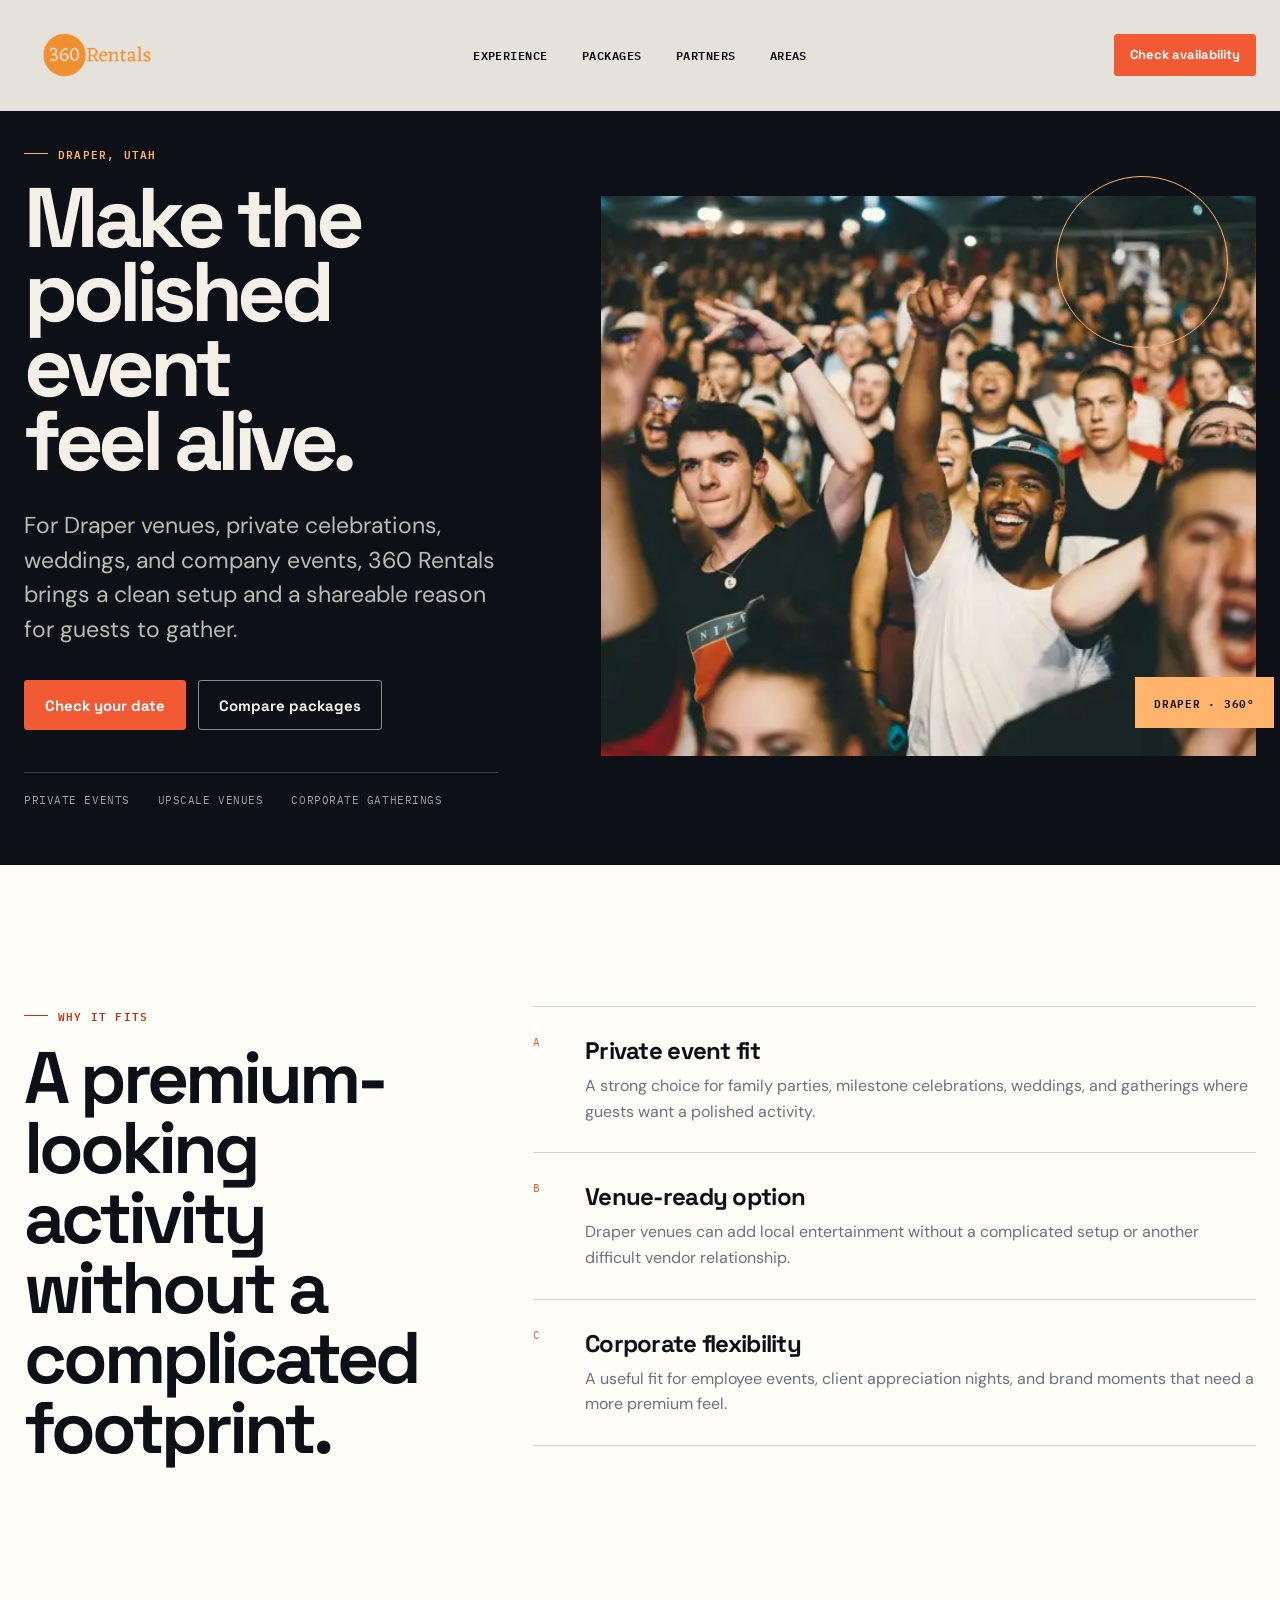
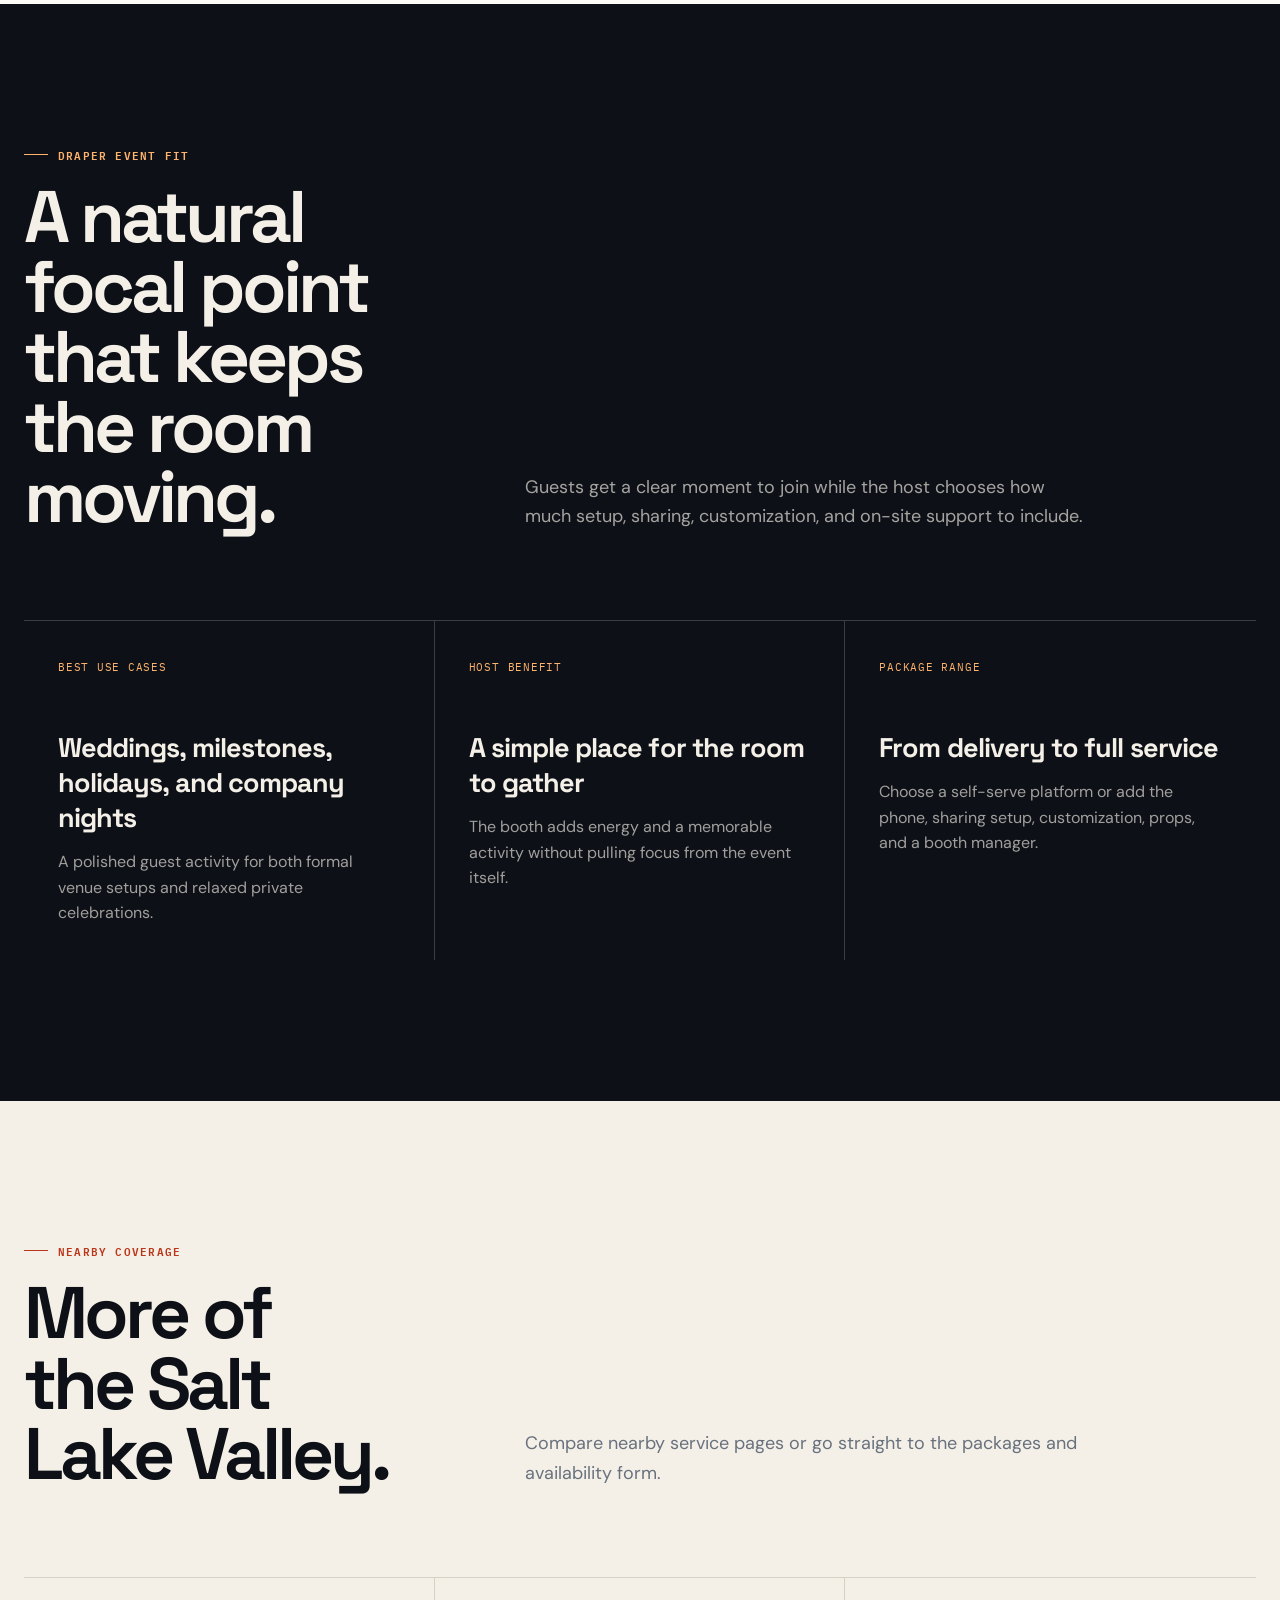
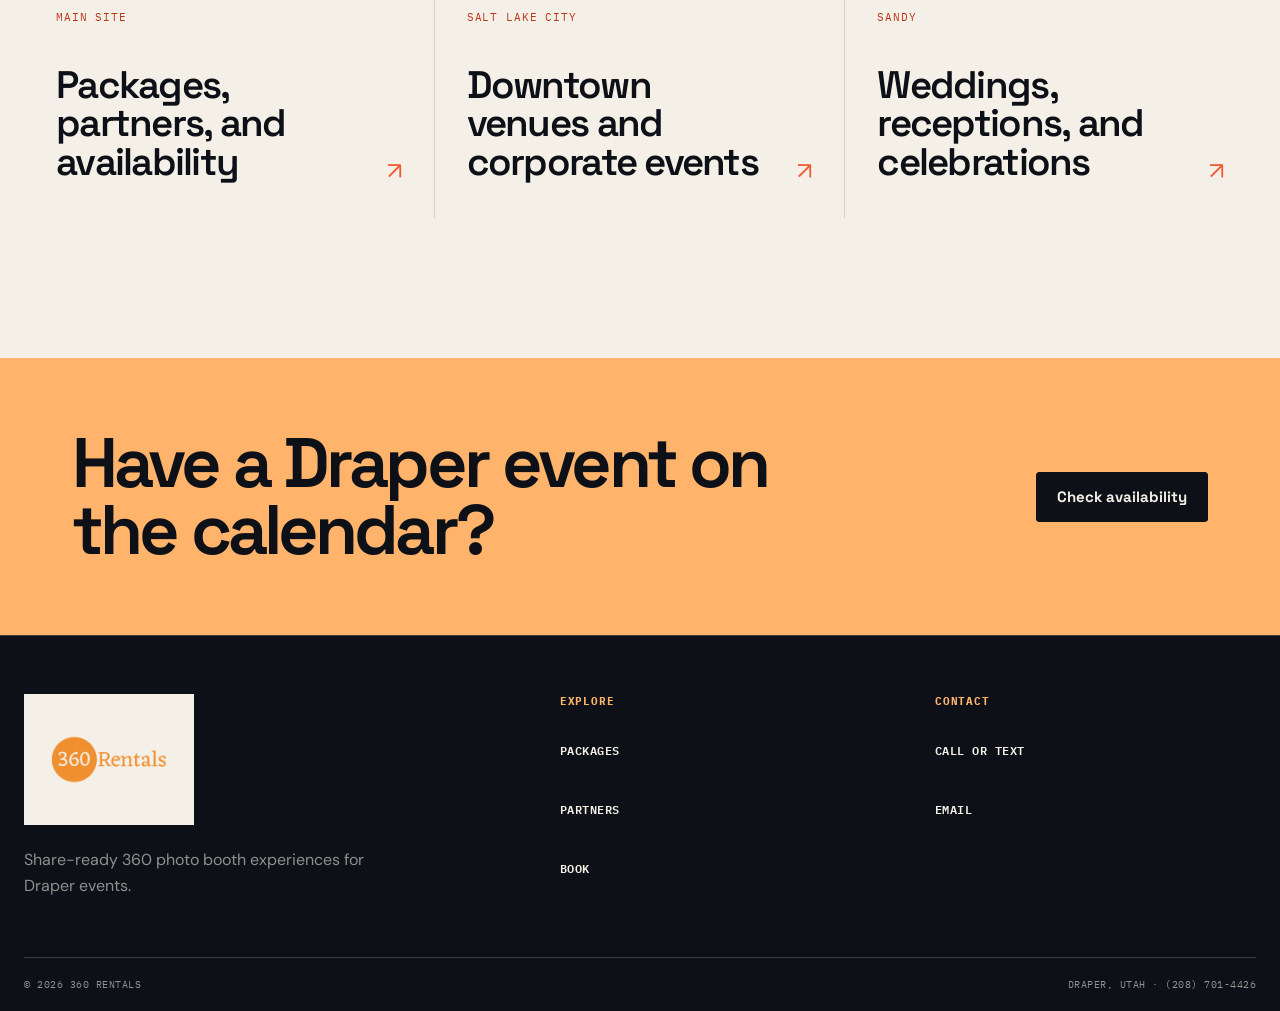
==== commit 680202d3: "Use hayden@360rentalsusa.com as the contact and form email" ====
--- a/draper/index.html
+++ b/draper/index.html
@@ -99,7 +99,7 @@
       <div class="footer-main shell">
         <div class="footer-brand"><img class="brand-logo" src="/assets/logo-site.png" width="360" height="270" alt="360 Rentals" /><p>Share-ready 360 photo booth experiences for Draper events.</p></div>
         <div class="footer-column"><h2>Explore</h2><nav class="footer-nav" aria-label="Footer navigation"><a href="/#packages">Packages</a><a href="/#venues">Partners</a><a href="/#book">Book</a></nav></div>
-        <div class="footer-column"><h2>Contact</h2><nav class="footer-nav" aria-label="Contact links"><a href="tel:+12087014426">Call or text</a><a href="mailto:hello@360rentalsusa.com">Email</a></nav></div>
+        <div class="footer-column"><h2>Contact</h2><nav class="footer-nav" aria-label="Contact links"><a href="tel:+12087014426">Call or text</a><a href="mailto:hayden@360rentalsusa.com">Email</a></nav></div>
       </div>
       <div class="footer-bottom shell"><span>© <span data-year>2026</span> 360 Rentals</span><span>Draper, Utah · (208) 701-4426</span></div>
     </footer>
--- a/styles.css
+++ b/styles.css
@@ -398,21 +398,7 @@
   overflow: hidden;
   background: var(--ink-soft);
   box-shadow: var(--shadow);
-}
-
-.hero-frame::after {
-  position: absolute;
-  inset: 0;
-  content: "";
-  background:
-    linear-gradient(180deg, rgba(13, 17, 23, 0.04), rgba(13, 17, 23, 0.35)),
-    linear-gradient(90deg, rgba(241, 90, 50, 0.14), transparent 45%);
-}
-
-.hero-frame img {
-  width: 100%;
-  height: 100%;
-  object-fit: cover;
+  aspect-ratio: 16 / 9;
 }
 
 .hero-frame video {
@@ -420,6 +406,19 @@
   height: 100%;
   object-fit: contain;
   background: var(--ink-soft);
+}
+
+.hero-frame .hero-fallback {
+  display: none;
+}
+
+@media (prefers-reduced-motion: reduce) {
+  .hero-frame video {
+    display: none;
+  }
+  .hero-frame .hero-fallback {
+    display: block;
+  }
 }
 
 .orbit {
@@ -1045,6 +1044,13 @@
   box-shadow: var(--shadow);
 }
 
+.booking-form .honey {
+  position: absolute;
+  left: -9999px;
+  opacity: 0;
+  pointer-events: none;
+}
+
 .booking-form label {
   display: grid;
   gap: 9px;
